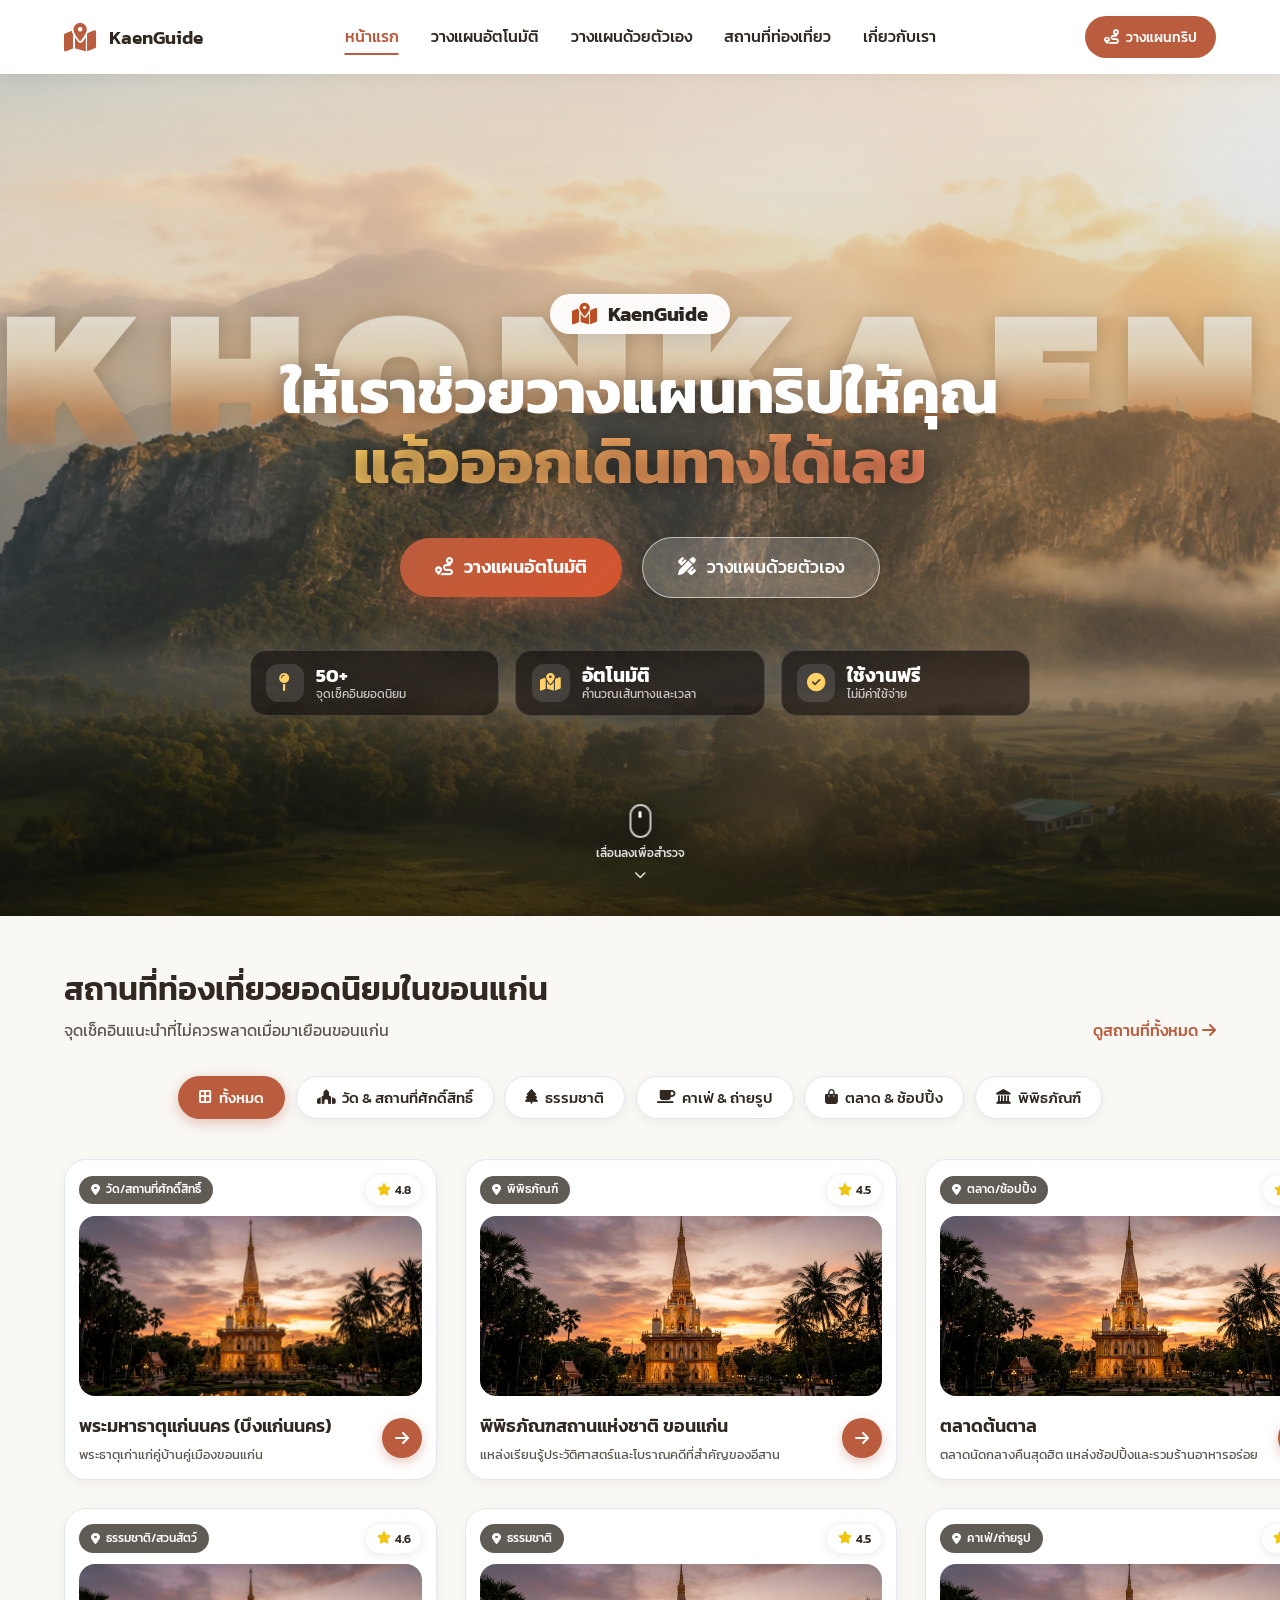
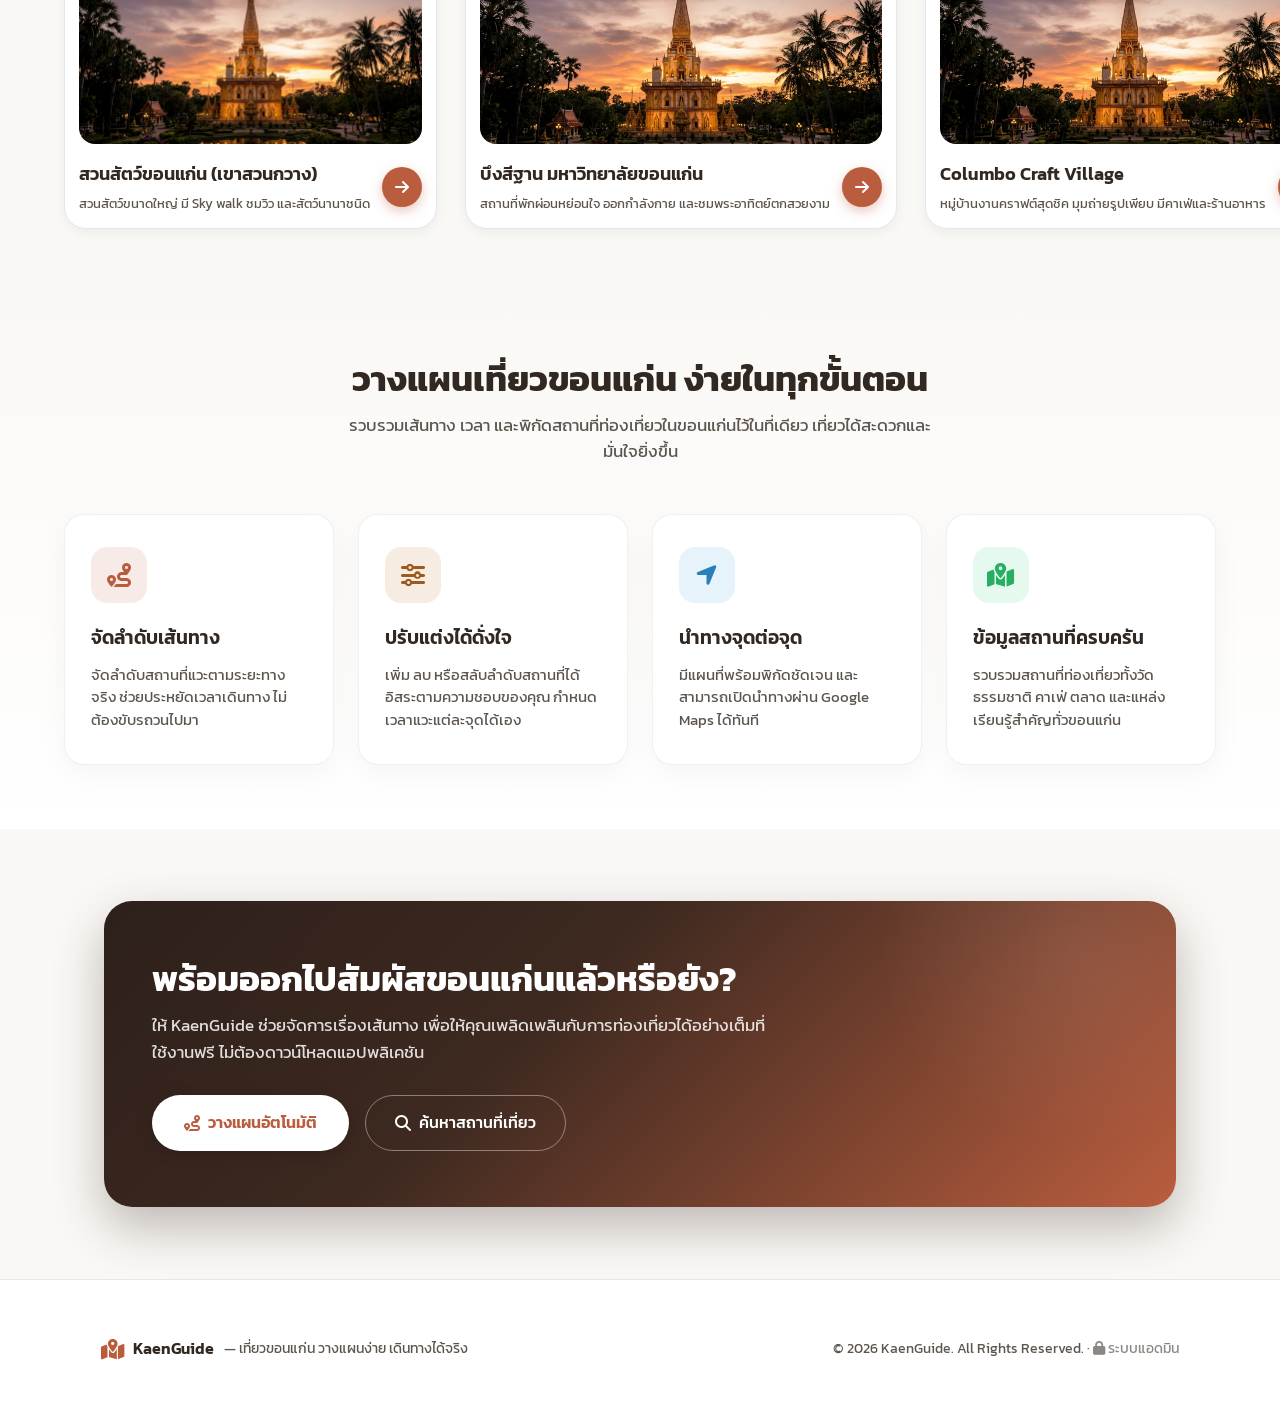
==== public/index.html @ 9a76212b "switch to neon database and update config" ====
<!DOCTYPE html>
<html lang="th">

<head>
    <meta charset="UTF-8">
    <meta name="viewport" content="width=device-width, initial-scale=1.0">
    <title>KaenGuide - ให้เราช่วยวางแผนทริปให้คุณ แล้วออกเดินทางได้เลย | เที่ยวขอนแก่น</title>
    <meta name="description" content="KaenGuide แพลตฟอร์มวางแผนท่องเที่ยวขอนแก่น วางแผนทริปอัตโนมัติ จัดเส้นทางอย่างลงตัว ค้นพบสถานที่ท่องเที่ยวเด็ดในขอนแก่น">
    <link href="https://fonts.googleapis.com/css2?family=Kanit:wght@300;400;500;600;700&display=swap" rel="stylesheet">
    <link rel="stylesheet" href="index/style.css?v=10">
    <link rel="stylesheet" href="mobile-nav.css?v=10">
    <!-- Font Awesome -->
    <link rel="stylesheet" href="https://cdnjs.cloudflare.com/ajax/libs/font-awesome/6.4.0/css/all.min.css">
</head>

<body class="home-page">
    <script src="data.js"></script>

    <!-- Top Reading Progress Indicator -->
    <div class="scroll-progress-bar" id="scrollProgressBar"></div>

    <!-- Navigation -->
    <nav class="navbar">
        <div class="logo">
            <i class="fa-solid fa-map-location-dot"></i>
            <div class="logo-text">
                <span class="brand">KaenGuide</span>
            </div>
        </div>
        <div class="nav-links">
            <a href="#" class="active">หน้าแรก</a>
            <a href="tripplaner/index.html">วางแผนอัตโนมัติ</a>
            <a href="customplan/index.html">วางแผนด้วยตัวเอง</a>
            <a href="places/index.html">สถานที่ท่องเที่ยว</a>
            <a href="about/index.html">เกี่ยวกับเรา</a>
        </div>
        <div class="nav-actions">
            <a href="tripplaner/index.html" class="login-btn"><i class="fa-solid fa-route"></i> วางแผนทริป</a>
        </div>
        <button class="mobile-menu-toggle" id="mobileMenuToggle" aria-label="เปิดเมนู">
            <span class="bar"></span>
            <span class="bar"></span>
            <span class="bar"></span>
        </button>
    </nav>

    <!-- Hero Section with 3D Mountain Parallax & KHONKAEN Behind Mountain -->
    <header class="hero" id="heroSection">
        <!-- Layer 1: Sky & Valley Base Background -->
        <div class="hero-bg-layer hero-bg-base" id="heroBgBase"></div>

        <!-- Layer 2: Big 3D Typography KHONKAEN Behind Mountain Ridge -->
        <div class="hero-behind-text" id="heroBehindText" aria-hidden="true">
            <span>KHONKAEN</span>
        </div>

        <!-- Layer 3: Foreground Mountain Cliff Ridge (Text sits behind this layer) -->
        <div class="hero-mountain-layer hero-mountain-fg" id="heroMountainFg"></div>

        <!-- Layer 4: Atmosphere Overlay -->
        <div class="hero-overlay"></div>

        <!-- Layer 5: Hero Content (Badge, Heading, Action Buttons) -->
        <div class="hero-content fade-up" id="heroContent">
            <div class="hero-brand-badge">
                <i class="fa-solid fa-map-location-dot"></i>
                <span class="brand-text">KaenGuide</span>
            </div>
            <h1><span class="hero-title-line">ให้เราช่วยวางแผนทริปให้คุณ</span><br><span class="hero-highlight">แล้วออกเดินทางได้เลย</span></h1>

            <!-- Hero Action Buttons -->
            <div class="hero-action-buttons">
                <a href="tripplaner/index.html" class="hero-btn-primary">
                    <i class="fa-solid fa-route"></i> วางแผนอัตโนมัติ
                </a>
                <a href="customplan/index.html" class="hero-btn-secondary">
                    <i class="fa-solid fa-pen-ruler"></i> วางแผนด้วยตัวเอง
                </a>
            </div>

            <!-- Floating Stats Bar -->
            <div class="hero-stats-strip">
                <div class="stat-pill">
                    <div class="stat-icon"><i class="fa-solid fa-map-pin"></i></div>
                    <div class="stat-info">
                        <span class="stat-number">50+</span>
                        <span class="stat-label">จุดเช็คอินยอดนิยม</span>
                    </div>
                </div>
                <div class="stat-pill">
                    <div class="stat-icon"><i class="fa-solid fa-map-location-dot"></i></div>
                    <div class="stat-info">
                        <span class="stat-number">อัตโนมัติ</span>
                        <span class="stat-label">คำนวณเส้นทางและเวลา</span>
                    </div>
                </div>
                <div class="stat-pill">
                    <div class="stat-icon"><i class="fa-solid fa-circle-check"></i></div>
                    <div class="stat-info">
                        <span class="stat-number">ใช้งานฟรี</span>
                        <span class="stat-label">ไม่มีค่าใช้จ่าย</span>
                    </div>
                </div>
            </div>
        </div>

        <!-- Interactive Scroll Down Cue -->
        <a href="#recommendationsSection" class="hero-scroll-cue" id="heroScrollCue" aria-label="เลื่อนลงเพื่อสำรวจ">
            <span class="scroll-cue-mouse">
                <span class="scroll-cue-wheel"></span>
            </span>
            <span class="scroll-cue-text">เลื่อนลงเพื่อสำรวจ</span>
            <i class="fa-solid fa-chevron-down scroll-cue-arrow"></i>
        </a>
    </header>

    <!-- Popular Destinations Showcase (Directly below Hero) -->
    <section class="recommendations" id="recommendationsSection">
        <div class="section-header-flex fade-up">
            <div>
                <h2 class="recommendations-title">สถานที่ท่องเที่ยวยอดนิยมในขอนแก่น</h2>
                <p class="recommendations-subtitle">จุดเช็คอินแนะนำที่ไม่ควรพลาดเมื่อมาเยือนขอนแก่น</p>
            </div>
            <a href="places/index.html" class="view-all">
                ดูสถานที่ทั้งหมด <i class="fa-solid fa-arrow-right"></i>
            </a>
        </div>

        <!-- Filter Pills -->
        <div class="category-filter-modern fade-up">
            <button class="cat-pill-btn active" data-cat="ทั้งหมด"><i class="fa-solid fa-border-all"></i> ทั้งหมด</button>
            <button class="cat-pill-btn" data-cat="วัด/สถานที่ศักดิ์สิทธิ์"><i class="fa-solid fa-place-of-worship"></i> วัด & สถานที่ศักดิ์สิทธิ์</button>
            <button class="cat-pill-btn" data-cat="ธรรมชาติ"><i class="fa-solid fa-tree"></i> ธรรมชาติ</button>
            <button class="cat-pill-btn" data-cat="คาเฟ่/ถ่ายรูป"><i class="fa-solid fa-mug-saucer"></i> คาเฟ่ & ถ่ายรูป</button>
            <button class="cat-pill-btn" data-cat="ตลาด/ช้อปปิ้ง"><i class="fa-solid fa-bag-shopping"></i> ตลาด & ช้อปปิ้ง</button>
            <button class="cat-pill-btn" data-cat="พิพิธภัณฑ์"><i class="fa-solid fa-landmark"></i> พิพิธภัณฑ์</button>
        </div>

        <!-- Dynamic Places Grid / Carousel -->
        <div class="places-dynamic-grid" id="popularPlacesGrid">
            <!-- Rendered by JavaScript -->
        </div>
    </section>

    <!-- Core Features Section -->
    <section class="section-features">
        <div class="section-header-center fade-up">
            <h2 class="section-title">วางแผนเที่ยวขอนแก่น ง่ายในทุกขั้นตอน</h2>
            <p class="section-desc">
                รวบรวมเส้นทาง เวลา และพิกัดสถานที่ท่องเที่ยวในขอนแก่นไว้ในที่เดียว เที่ยวได้สะดวกและมั่นใจยิ่งขึ้น
            </p>
        </div>

        <div class="features-grid-modern">
            <div class="feature-modern-card fade-up">
                <div class="feature-card-icon feature-icon-ai">
                    <i class="fa-solid fa-route"></i>
                </div>
                <h3 class="feature-card-title">จัดลำดับเส้นทาง</h3>
                <p class="feature-card-text">
                    จัดลำดับสถานที่แวะตามระยะทางจริง ช่วยประหยัดเวลาเดินทาง ไม่ต้องขับรถวนไปมา
                </p>
            </div>

            <div class="feature-modern-card fade-up" style="transition-delay: 0.1s;">
                <div class="feature-card-icon feature-icon-custom">
                    <i class="fa-solid fa-sliders"></i>
                </div>
                <h3 class="feature-card-title">ปรับแต่งได้ดั่งใจ</h3>
                <p class="feature-card-text">
                    เพิ่ม ลบ หรือสลับลำดับสถานที่ได้อิสระตามความชอบของคุณ กำหนดเวลาแวะแต่ละจุดได้เอง
                </p>
            </div>

            <div class="feature-modern-card fade-up" style="transition-delay: 0.2s;">
                <div class="feature-card-icon feature-icon-nav">
                    <i class="fa-solid fa-location-arrow"></i>
                </div>
                <h3 class="feature-card-title">นำทางจุดต่อจุด</h3>
                <p class="feature-card-text">
                    มีแผนที่พร้อมพิกัดชัดเจน และสามารถเปิดนำทางผ่าน Google Maps ได้ทันที
                </p>
            </div>

            <div class="feature-modern-card fade-up" style="transition-delay: 0.3s;">
                <div class="feature-card-icon feature-icon-spots">
                    <i class="fa-solid fa-map-location-dot"></i>
                </div>
                <h3 class="feature-card-title">ข้อมูลสถานที่ครบครัน</h3>
                <p class="feature-card-text">
                    รวบรวมสถานที่ท่องเที่ยวทั้งวัด ธรรมชาติ คาเฟ่ ตลาด และแหล่งเรียนรู้สำคัญทั่วขอนแก่น
                </p>
            </div>
        </div>
    </section>

    <!-- Call to Action Banner -->
    <section class="section-cta fade-up">
        <div class="cta-banner-modern">
            <div class="cta-content">
                <h2 class="cta-title">พร้อมออกไปสัมผัสขอนแก่นแล้วหรือยัง?</h2>
                <p class="cta-desc">
                    ให้ KaenGuide ช่วยจัดการเรื่องเส้นทาง เพื่อให้คุณเพลิดเพลินกับการท่องเที่ยวได้อย่างเต็มที่ ใช้งานฟรี ไม่ต้องดาวน์โหลดแอปพลิเคชัน
                </p>
                <div class="cta-actions">
                    <a href="tripplaner/index.html" class="btn-cta-primary">
                        <i class="fa-solid fa-route"></i> วางแผนอัตโนมัติ
                    </a>
                    <a href="places/index.html" class="btn-cta-outline">
                        <i class="fa-solid fa-magnifying-glass"></i> ค้นหาสถานที่เที่ยว
                    </a>
                </div>
            </div>
        </div>
    </section>

    <!-- Mobile Floating Action Button -->
    <a href="tripplaner/index.html" class="mobile-fab-planner" aria-label="เริ่มวางแผนทริป">
        <i class="fa-solid fa-route"></i> วางแผนทริป
    </a>

    <!-- Modern Footer -->
    <footer>
        <div style="max-width: 1200px; margin: 0 auto; padding: 1.5rem 5%; display: flex; justify-content: space-between; align-items: center; flex-wrap: wrap; gap: 1rem;">
            <div style="display: flex; align-items: center; gap: 0.6rem;">
                <i class="fa-solid fa-map-location-dot" style="color: var(--primary-color); font-size: 1.3rem;"></i>
                <span style="font-weight: 600; color: var(--text-main);">KaenGuide</span>
                <span style="color: var(--text-muted); font-size: 0.85rem;">— เที่ยวขอนแก่น วางแผนง่าย เดินทางได้จริง</span>
            </div>
            <div style="font-size: 0.88rem; color: var(--text-muted);">
                &copy; 2026 KaenGuide. All Rights Reserved. &middot; 
                <a href="admin/login.html" style="color: inherit; opacity: 0.7; text-decoration: none; transition: opacity 0.2s ease;">
                    <i class="fa-solid fa-lock"></i> ระบบแอดมิน
                </a>
            </div>
        </div>
    </footer>

    <!-- Floating Back-to-Top Button -->
    <button class="back-to-top-btn" id="backToTopBtn" aria-label="เลื่อนขึ้นบนสุด">
        <i class="fa-solid fa-arrow-up"></i>
    </button>

    <!-- Scripts -->
    <script src="index/script.js?v=4"></script>
    <script src="scroll-animate.js"></script>
    <script src="mobile-nav.js?v=4"></script>
</body>

</html>
---- public/index/style.css ----
:root {
    --primary-color: #BA5D3E; /* Terracotta */
    --primary-dark: #A04E33;
    --primary-light: #EBD8D0;
    --secondary-color: #D5A170; /* Sand */
    --bg-main: #FAF8F5; /* Lighter beige background */
    --bg-card: #FFFFFF; 
    --text-main: #302821; /* Dark brown/black */
    --text-muted: #5C554E;
    --border-color: #E2E8F0;
    --shadow-sm: 0 4px 12px rgba(0,0,0,0.05);
    --shadow-md: 0 8px 24px rgba(0,0,0,0.08);
    --shadow-hover: 0 12px 32px rgba(0,0,0,0.12);
    --radius-md: 12px;
    --radius-lg: 20px;
    --radius-xl: 30px;
    --transition: all 0.3s ease;
}

/* ===== Scroll Animations ===== */
.fade-up {
    opacity: 0;
    transform: translateY(36px);
    transition: opacity 0.65s ease, transform 0.65s ease;
}
.fade-left {
    opacity: 0;
    transform: translateX(-36px);
    transition: opacity 0.65s ease, transform 0.65s ease;
}
.fade-right {
    opacity: 0;
    transform: translateX(36px);
    transition: opacity 0.65s ease, transform 0.65s ease;
}
.scale-up {
    opacity: 0;
    transform: scale(0.92);
    transition: opacity 0.65s ease, transform 0.65s ease;
}
.fade-up.visible,
.fade-left.visible,
.fade-right.visible,
.scale-up.visible {
    opacity: 1;
    transform: none;
}

*  {
    margin: 0;
    padding: 0;
    box-sizing: border-box;
    font-family: 'Kanit', sans-serif;
}

h1, h2, h3, h4, h5, h6 {
    font-weight: 600;
}

body {
    background-color: var(--bg-main);
    color: var(--text-main);
    line-height: 1.6;
}

/* Navbar */
.navbar {
    display: flex;
    justify-content: space-between;
    align-items: center;
    padding: 1rem 5%;
    background: rgba(255, 255, 255, 0.95);
    backdrop-filter: blur(10px);
    position: fixed;
    width: 100%;
    top: 0;
    z-index: 1000;
    box-shadow: var(--shadow-sm);
}

.logo {
    display: flex;
    align-items: center;
    gap: 0.8rem;
    color: var(--primary-color);
    font-size: 1.8rem;
}

.logo-text {
    display: flex;
    flex-direction: column;
}

.logo-text .brand {
    font-size: 1.2rem;
    font-weight: 600;
    line-height: 1.2;
    color: var(--text-main);
}

.logo-text .tagline {
    font-size: 0.7rem;
    color: var(--text-muted);
    font-weight: 400;
}

.nav-links {
    display: flex;
    gap: 2rem;
    position: absolute;
    left: 50%;
    transform: translateX(-50%);
}

.nav-links a {
    color: var(--text-main);
    text-decoration: none;
    font-weight: 500;
    font-size: 1rem;
    transition: var(--transition);
    position: relative;
}

.nav-links a:hover, .nav-links a.active {
    color: var(--primary-color);
}

.nav-links a.active::after {
    content: '';
    position: absolute;
    bottom: -5px;
    left: 0;
    width: 100%;
    height: 2px;
    background-color: var(--primary-color);
}

.nav-actions {
    display: flex;
    align-items: center;
    gap: 1rem;
}

.search-btn {
    background: none;
    border: none;
    font-size: 1.2rem;
    cursor: pointer;
    color: var(--text-main);
}

.login-btn {
    background-color: var(--primary-color);
    color: white;
    padding: 0.6rem 1.2rem;
    border-radius: 50px;
    font-size: 0.9rem;
    font-weight: 500;
    text-decoration: none;
    display: flex;
    align-items: center;
    gap: 0.5rem;
    transition: var(--transition);
}

.login-btn:hover {
    background-color: var(--primary-dark);
}

/* Base Button Styles */
.btn {
    display: inline-flex;
    align-items: center;
    justify-content: center;
    gap: 0.5rem;
    padding: 0.8rem 1.5rem;
    border-radius: 50px;
    font-size: 1rem;
    font-weight: 500;
    text-decoration: none;
    cursor: pointer;
    border: none;
    transition: var(--transition);
    font-family: 'Kanit', sans-serif;
}

.btn-primary {
    background-color: var(--primary-color);
    color: white;
}

.btn-primary:hover {
    background-color: var(--primary-dark);
    transform: scale(1.02);
    box-shadow: var(--shadow-sm);
}

.btn-outline {
    background-color: transparent;
    color: var(--primary-color);
    border: 1px solid var(--primary-color);
}

.btn-outline:hover {
    background-color: var(--primary-light);
    transform: scale(1.02);
}

/* ===== Mobile Navigation Styles ===== */
.mobile-menu-toggle {
    display: none;
    flex-direction: column;
    justify-content: center;
    align-items: center;
    gap: 5px;
    width: 44px;
    height: 44px;
    background: #FAF8F5;
    border: 1.5px solid var(--border-color);
    border-radius: 12px;
    cursor: pointer;
    padding: 0;
    z-index: 1002;
    transition: all 0.25s ease;
}

.mobile-menu-toggle:hover,
.mobile-menu-toggle:focus {
    background: var(--primary-light);
    border-color: var(--primary-color);
    outline: none;
}

.mobile-menu-toggle .bar {
    width: 20px;
    height: 2.2px;
    background-color: var(--text-main);
    border-radius: 2px;
    transition: all 0.3s cubic-bezier(0.4, 0, 0.2, 1);
}

.mobile-menu-toggle.active .bar:nth-child(1) {
    transform: translateY(7.2px) rotate(45deg);
    background-color: var(--primary-color);
}
.mobile-menu-toggle.active .bar:nth-child(2) {
    opacity: 0;
    transform: scale(0.5);
}
.mobile-menu-toggle.active .bar:nth-child(3) {
    transform: translateY(-7.2px) rotate(-45deg);
    background-color: var(--primary-color);
}

.mobile-nav-backdrop {
    display: none;
    position: fixed;
    top: 0;
    left: 0;
    width: 100vw;
    height: 100vh;
    background: rgba(15, 23, 42, 0.5);
    backdrop-filter: blur(4px);
    -webkit-backdrop-filter: blur(4px);
    z-index: 1998;
    opacity: 0;
    transition: opacity 0.3s ease;
}

.mobile-nav-backdrop.show {
    display: block;
    opacity: 1;
}

.mobile-nav-drawer {
    position: fixed;
    top: 0;
    right: 0;
    width: 300px;
    max-width: 86vw;
    height: 100vh;
    height: 100dvh;
    background: #FFFFFF;
    z-index: 1999;
    box-shadow: -8px 0 30px rgba(0, 0, 0, 0.15);
    display: flex;
    flex-direction: column;
    transform: translateX(100%);
    transition: transform 0.35s cubic-bezier(0.16, 1, 0.3, 1);
    visibility: hidden;
}

.mobile-nav-drawer.show {
    transform: translateX(0);
    visibility: visible;
}

.mobile-nav-header {
    display: flex;
    align-items: center;
    justify-content: space-between;
    padding: 1.25rem 1.25rem;
    border-bottom: 1px solid var(--border-color);
}

.mobile-nav-header .logo {
    display: flex;
    align-items: center;
    gap: 0.6rem;
    font-size: 1.3rem;
    color: var(--primary-color);
}

.mobile-nav-header .logo-text .brand {
    font-size: 1.05rem;
    font-weight: 600;
    color: var(--text-main);
    line-height: 1.2;
}

.mobile-nav-close {
    width: 38px;
    height: 38px;
    background: #FAF8F5;
    border: 1px solid var(--border-color);
    border-radius: 50%;
    color: var(--text-muted);
    font-size: 1.2rem;
    cursor: pointer;
    display: flex;
    align-items: center;
    justify-content: center;
    transition: all 0.2s ease;
}

.mobile-nav-close:hover {
    background: var(--primary-light);
    color: var(--primary-color);
}

.mobile-nav-links {
    flex: 1;
    padding: 1.2rem 0.85rem;
    display: flex;
    flex-direction: column;
    gap: 0.5rem;
    overflow-y: auto;
}

.mobile-nav-link {
    display: flex;
    align-items: center;
    gap: 1rem;
    padding: 0.85rem 1.1rem;
    color: var(--text-main);
    text-decoration: none;
    font-size: 1.05rem;
    font-weight: 500;
    border-radius: 12px;
    transition: all 0.2s ease;
}

.mobile-nav-link i {
    font-size: 1.25rem;
    color: var(--text-muted);
    width: 26px;
    text-align: center;
    transition: all 0.2s ease;
}

.mobile-nav-link:hover {
    background: #FAF8F5;
    color: var(--primary-color);
    transform: translateX(4px);
}

.mobile-nav-link:hover i {
    color: var(--primary-color);
}

.mobile-nav-link.active {
    background: var(--primary-light);
    color: var(--primary-color);
    font-weight: 600;
}

.mobile-nav-link.active i {
    color: var(--primary-color);
}

.mobile-nav-footer {
    padding: 1.25rem;
    border-top: 1px solid var(--border-color);
    background: #FAF8F5;
}

.mobile-login-btn {
    display: flex;
    align-items: center;
    justify-content: center;
    gap: 0.6rem;
    padding: 0.85rem 1.2rem;
    font-size: 1rem;
    font-weight: 500;
    border-radius: 50px;
    text-decoration: none;
    cursor: pointer;
    background: var(--primary-color);
    color: #FFFFFF;
    border: none;
    width: 100%;
    transition: all 0.25s ease;
}

.mobile-login-btn:hover {
    background: var(--primary-dark);
}

/* Reading Progress Bar */
.scroll-progress-bar {
    position: fixed;
    top: 0;
    left: 0;
    height: 4px;
    width: 0%;
    background: linear-gradient(90deg, #BC4E24 0%, #F4A261 50%, #FFD166 100%);
    z-index: 99999;
    box-shadow: 0 0 12px rgba(188, 78, 36, 0.85);
    transition: width 0.08s ease-out;
    pointer-events: none;
}

/* Floating Back to Top Button */
.back-to-top-btn {
    position: fixed;
    bottom: 2.5rem;
    right: 2.2rem;
    width: 48px;
    height: 48px;
    border-radius: 50%;
    background: #BC4E24;
    color: #FFFFFF;
    border: none;
    cursor: pointer;
    display: flex;
    align-items: center;
    justify-content: center;
    font-size: 1.15rem;
    box-shadow: 0 8px 24px rgba(188, 78, 36, 0.45);
    opacity: 0;
    visibility: hidden;
    transform: translateY(15px) scale(0.9);
    transition: all 0.35s cubic-bezier(0.16, 1, 0.3, 1);
    z-index: 1001;
}

.back-to-top-btn.visible {
    opacity: 1;
    visibility: visible;
    transform: translateY(0) scale(1);
}

.back-to-top-btn:hover {
    background: var(--primary-dark);
    transform: translateY(-3px) scale(1.08);
    box-shadow: 0 12px 28px rgba(188, 78, 36, 0.6);
}

/* Hero Section Base */
.hero {
    min-height: 94vh;
    position: relative;
    display: flex;
    align-items: center;
    justify-content: center;
    padding: 0 5%;
    margin-top: 70px;
    overflow: hidden;
    background-color: #1a1614;
}

/* Parallax Layer 1: Background Sky & Valley Base */
.hero-bg-layer {
    position: absolute;
    top: -5%;
    left: -5%;
    width: 110%;
    height: 110%;
    background-image: url('img/bg.png');
    background-size: cover;
    background-position: center center;
    background-repeat: no-repeat;
    z-index: 1;
    will-change: transform;
    pointer-events: none;
}

/* Parallax Layer 2: Big 3D Typography "KHONKAEN" Behind Mountain */
.hero-behind-text {
    position: absolute;
    top: 36%;
    left: 50%;
    transform: translate(-50%, -50%);
    font-family: 'Kanit', sans-serif;
    font-size: clamp(3.8rem, 15.5vw, 13rem);
    font-weight: 900;
    line-height: 0.88;
    letter-spacing: clamp(0.08em, 1.8vw, 0.26em);
    text-align: center;
    width: 100%;
    z-index: 2;
    pointer-events: none;
    user-select: none;
    white-space: nowrap;
    will-change: transform, opacity;

    /* Sunlit golden glow gradient */
    background: linear-gradient(
        180deg,
        rgba(255, 255, 255, 0.98) 0%,
        rgba(255, 240, 210, 0.92) 38%,
        rgba(244, 162, 97, 0.6) 72%,
        rgba(188, 78, 36, 0.1) 100%
    );
    -webkit-background-clip: text;
    -webkit-text-fill-color: transparent;
    filter: drop-shadow(0 6px 30px rgba(255, 185, 90, 0.4))
            drop-shadow(0 2px 10px rgba(0, 0, 0, 0.25));
}

/* Parallax Layer 3: Foreground Mountain Cliff (Text is hidden behind this!) */
.hero-mountain-layer {
    position: absolute;
    top: -5%;
    left: -5%;
    width: 110%;
    height: 110%;
    background-image: url('img/mountain-front.png');
    background-size: cover;
    background-position: center center;
    background-repeat: no-repeat;
    z-index: 3;
    will-change: transform;
    pointer-events: none;
}

/* Parallax Layer 4: Atmosphere Overlay */
.hero-overlay {
    position: absolute;
    top: 0;
    left: 0;
    width: 100%;
    height: 100%;
    background: linear-gradient(
        to bottom,
        rgba(0, 0, 0, 0.08) 0%,
        rgba(0, 0, 0, 0.12) 35%,
        rgba(0, 0, 0, 0.35) 75%,
        rgba(0, 0, 0, 0.65) 100%
    );
    z-index: 4;
    pointer-events: none;
}

/* Parallax Layer 5: Hero Content (Badge, Heading, Action Buttons) */
.hero-content {
    position: relative;
    z-index: 5;
    text-align: center;
    width: 100%;
    max-width: 820px;
    padding-top: 1.5rem;
    display: flex;
    flex-direction: column;
    align-items: center;
    will-change: transform, opacity;
}

/* Interactive Scroll Down Cue */
.hero-scroll-cue {
    position: absolute;
    bottom: 2.2rem;
    left: 50%;
    transform: translateX(-50%);
    z-index: 6;
    display: flex;
    flex-direction: column;
    align-items: center;
    gap: 0.35rem;
    color: rgba(255, 255, 255, 0.85);
    text-decoration: none;
    font-size: 0.78rem;
    font-weight: 500;
    cursor: pointer;
    transition: all 0.3s ease;
    user-select: none;
}

.hero-scroll-cue:hover {
    color: #FFFFFF;
    transform: translateX(-50%) translateY(3px);
}

.scroll-cue-mouse {
    width: 22px;
    height: 34px;
    border: 2px solid rgba(255, 255, 255, 0.75);
    border-radius: 12px;
    display: flex;
    justify-content: center;
    padding-top: 5px;
    background: rgba(0, 0, 0, 0.15);
    backdrop-filter: blur(6px);
    -webkit-backdrop-filter: blur(6px);
    box-shadow: 0 4px 12px rgba(0, 0, 0, 0.2);
}

.scroll-cue-wheel {
    width: 3px;
    height: 7px;
    background: #FFFFFF;
    border-radius: 2px;
    animation: scrollWheelBounce 1.8s infinite cubic-bezier(0.65, 0, 0.35, 1);
}

@keyframes scrollWheelBounce {
    0% { transform: translateY(0); opacity: 1; }
    50% { transform: translateY(8px); opacity: 0.25; }
    100% { transform: translateY(0); opacity: 1; }
}

.scroll-cue-arrow {
    font-size: 0.75rem;
    animation: arrowBounce 1.8s infinite ease-in-out;
}

@keyframes arrowBounce {
    0%, 100% { transform: translateY(0); }
    50% { transform: translateY(4px); }
}

/* Hero Brand Badge */
.hero-brand-badge {
    display: inline-flex;
    align-items: center;
    justify-content: center;
    gap: 0.65rem;
    color: #BC4E24;
    background: rgba(255, 255, 255, 0.95);
    backdrop-filter: blur(14px);
    -webkit-backdrop-filter: blur(14px);
    padding: 0.48rem 1.35rem;
    border-radius: 50px;
    box-shadow: 0 4px 20px rgba(0, 0, 0, 0.12);
    border: 1.5px solid rgba(255, 255, 255, 0.9);
    margin-bottom: 1.4rem;
    cursor: default;
    user-select: none;
    transition: transform 0.25s ease;
}

.hero-brand-badge:hover {
    transform: translateY(-2px);
}

.hero-brand-badge i {
    font-size: 1.4rem;
    color: #BC4E24;
}

.hero-brand-badge .brand-text {
    color: #2C241E;
    font-size: 1.25rem;
    font-weight: 700;
    line-height: 1.15;
    letter-spacing: -0.2px;
}

.hero h1 {
    font-size: 3.8rem;
    line-height: 1.15;
    color: #ffffff;
    margin-bottom: 2.5rem;
    font-weight: 700;
    text-shadow: 0 2px 20px rgba(0,0,0,0.4);
}

/* Hero Search Bar (pill inside hero) */
.hero-search-bar {
    display: flex;
    align-items: center;
    background: white;
    border-radius: 60px;
    padding: 0.5rem 0.5rem 0.5rem 0rem;
    box-shadow: 0 8px 32px rgba(0,0,0,0.25);
    width: 100%;
    max-width: 750px;
    gap: 0;
}

.hero-search-field {
    flex: 1;
    display: flex;
    flex-direction: column;
    padding: 0.6rem 1.2rem;
    min-width: 0;
}

.hero-field-label {
    font-size: 0.7rem;
    font-weight: 700;
    color: var(--text-main);
    text-transform: uppercase;
    letter-spacing: 0.05em;
    margin-bottom: 0.2rem;
}

.hero-field-input {
    border: none;
    outline: none;
    font-size: 0.9rem;
    color: var(--text-muted);
    background: transparent;
    font-family: 'Kanit', sans-serif;
    appearance: none;
    width: 100%;
}

.hero-field-input::placeholder {
    color: #A0AEC0;
}

.hero-divider {
    width: 1px;
    height: 36px;
    background-color: var(--border-color);
    flex-shrink: 0;
}

.hero-tour-type {
    flex: 1.2;
}

.hero-search-btn {
    background-color: var(--primary-color);
    color: white;
    border: none;
    padding: 0.9rem 1.8rem;
    border-radius: 50px;
    font-size: 1rem;
    font-weight: 600;
    cursor: pointer;
    text-decoration: none;
    transition: var(--transition);
    white-space: nowrap;
    flex-shrink: 0;
    font-family: 'Kanit', sans-serif;
}

.hero-search-btn:hover {
    background-color: var(--primary-dark);
    transform: scale(1.03);
}

/* Feature Strip */
.feature-strip {
    display: grid;
    grid-template-columns: repeat(4, 1fr);
    background-color: #1a1a2e;
}

.feature-card {
    position: relative;
    display: flex;
    flex-direction: column;
    align-items: flex-start;
    justify-content: flex-end;
    padding: 2rem 1.8rem;
    border-right: 1px solid rgba(255,255,255,0.08);
    cursor: pointer;
    transition: background 0.3s ease;
    gap: 0.5rem;
    min-height: 130px;
}

.feature-card:last-child {
    border-right: none;
}

.feature-card:hover {
    background-color: rgba(255,255,255,0.05);
}

.feature-icon {
    width: 48px;
    height: 48px;
    border-radius: 50%;
    background: rgba(186,93,62,0.2);
    border: 1px solid rgba(186,93,62,0.4);
    display: flex;
    align-items: center;
    justify-content: center;
    color: var(--primary-color);
    font-size: 1.2rem;
    margin-bottom: 0.3rem;
}

.feature-arrow {
    position: absolute;
    top: 1.2rem;
    right: 1.2rem;
    color: rgba(255,255,255,0.35);
    font-size: 0.85rem;
    transition: var(--transition);
}

.feature-card:hover .feature-arrow {
    color: rgba(255,255,255,0.7);
    transform: translate(2px, -2px);
}

.feature-label {
    color: rgba(255,255,255,0.85);
    font-size: 0.95rem;
    font-weight: 500;
    font-family: 'Kanit', sans-serif;
}


/* Search Bar Container - kept for possible use elsewhere */
.search-bar-container {
    display: none;
}


.search-bar {
    background: white;
    border-radius: 50px;
    display: flex;
    align-items: center;
    padding: 0.5rem;
    box-shadow: var(--shadow-md);
    max-width: 1000px;
}

.search-field {
    flex: 1;
    display: flex;
    align-items: center;
    padding: 0.5rem 1.5rem;
    gap: 1rem;
}

.search-field i {
    font-size: 1.2rem;
    color: var(--text-muted);
}

.field-content {
    display: flex;
    flex-direction: column;
    flex: 1;
}

.field-content label {
    font-size: 0.8rem;
    font-weight: 600;
    color: var(--text-main);
    margin-bottom: 0.2rem;
}

.field-content input, .field-content select {
    border: none;
    outline: none;
    font-size: 0.95rem;
    color: var(--text-muted);
    width: 100%;
    background: transparent;
    font-family: 'Kanit', sans-serif;
    appearance: none;
}

.field-content input::placeholder {
    color: #A0AEC0;
}

.divider {
    width: 1px;
    height: 40px;
    background-color: var(--border-color);
}

.search-submit-btn {
    background-color: var(--primary-color);
    color: white;
    border: none;
    padding: 1rem 1.5rem;
    border-radius: 50px;
    font-size: 1rem;
    font-weight: 500;
    cursor: pointer;
    text-decoration: none;
    transition: var(--transition);
    white-space: nowrap;
}

.search-submit-btn:hover {
    background-color: var(--primary-dark);
}

/* Categories Section */
.categories {
    display: flex;
    justify-content: center;
    gap: 2rem;
    padding: 3rem 5%;
    margin-top: 2rem;
}

.category-item {
    display: flex;
    flex-direction: column;
    align-items: center;
    gap: 0.8rem;
    cursor: pointer;
    transition: var(--transition);
}

.category-item:hover, .category-item.active {
    transform: translateY(-5px);
}

.cat-icon {
    width: 70px;
    height: 70px;
    border-radius: 50%;
    display: flex;
    align-items: center;
    justify-content: center;
    font-size: 1.5rem;
    box-shadow: var(--shadow-sm);
    transition: var(--transition);
}

.category-item:hover .cat-icon {
    box-shadow: var(--shadow-md);
}

.category-item span {
    font-weight: 500;
    color: var(--text-main);
}

.category-item.active span {
    color: var(--primary-color);
}

/* Recommendations & General Sections */
.recommendations {
    padding: 3rem 5%;
}

.section-header-flex {
    display: flex;
    justify-content: space-between;
    align-items: flex-end;
    margin-bottom: 2rem;
}

.section-header-flex h2 {
    font-size: 2rem;
    color: var(--text-main);
    margin-bottom: 0.2rem;
}

.section-header-flex p {
    color: var(--text-muted);
}

.view-all {
    color: var(--primary-color);
    text-decoration: none;
    font-weight: 500;
    font-size: 1rem;
    transition: var(--transition);
}

.view-all:hover {
    color: var(--primary-dark);
}

/* Trips Layout */
.trips-layout {
    display: flex;
    gap: 2rem;
}

.trips-grid {
    flex: 3;
    display: grid;
    grid-template-columns: repeat(3, 1fr);
    gap: 1.5rem;
}

.trip-card {
    background: var(--bg-card);
    border-radius: var(--radius-lg);
    overflow: hidden;
    box-shadow: var(--shadow-sm);
    transition: var(--transition);
    border: 1px solid var(--border-color);
    display: flex;
    flex-direction: column;
}

.trip-card:hover {
    transform: translateY(-5px);
    box-shadow: var(--shadow-hover);
}

.trip-img-container {
    position: relative;
    height: 200px;
    overflow: hidden;
}

.trip-img {
    width: 100%;
    height: 100%;
    object-fit: cover;
    transition: transform 0.5s ease;
}

.trip-card:hover .trip-img {
    transform: scale(1.05);
}

.trip-badge {
    position: absolute;
    top: 15px;
    left: 15px;
    background: rgba(255, 255, 255, 0.9);
    padding: 0.4rem 0.8rem;
    border-radius: 20px;
    font-size: 0.8rem;
    font-weight: 600;
    color: var(--text-main);
    backdrop-filter: blur(4px);
    display: flex;
    align-items: center;
    gap: 0.4rem;
}

.favorite-btn {
    position: absolute;
    top: 15px;
    right: 15px;
    background: transparent;
    border: none;
    color: white;
    font-size: 1.5rem;
    cursor: pointer;
    transition: var(--transition);
    filter: drop-shadow(0 2px 4px rgba(0,0,0,0.5));
}

.favorite-btn:hover {
    transform: scale(1.1);
    color: #ff4d4f;
}

.trip-content {
    padding: 1.5rem 1.5rem 0.5rem 1.5rem;
    flex-grow: 1;
}

.trip-title {
    font-size: 1.2rem;
    margin-bottom: 0.3rem;
    color: var(--text-main);
}

.trip-desc {
    font-size: 0.9rem;
    color: var(--text-muted);
}

.trip-footer {
    padding: 1rem 1.5rem 1.5rem 1.5rem;
    border-top: 1px solid #f0f0f0;
    display: flex;
    flex-direction: column;
    gap: 0.8rem;
}

.trip-meta {
    display: flex;
    justify-content: space-between;
    font-size: 0.85rem;
    color: var(--text-muted);
}

.trip-meta span {
    display: flex;
    align-items: center;
    gap: 0.4rem;
}

.trip-price {
    font-weight: 600;
    color: var(--text-main);
    font-size: 1.1rem;
    align-self: flex-end;
}

/* Promo Banner */
.promo-banner {
    flex: 1;
    background-color: #F8EFE4; /* Warm beige */
    border-radius: var(--radius-lg);
    padding: 2rem;
    display: flex;
    flex-direction: column;
    position: relative;
    overflow: hidden;
    min-width: 250px;
}

.promo-content {
    z-index: 2;
}

.promo-banner h3 {
    font-size: 1.5rem;
    line-height: 1.3;
    color: var(--primary-dark);
    margin-bottom: 1.5rem;
}

.promo-features {
    list-style: none;
    margin-bottom: 2rem;
}

.promo-features li {
    display: flex;
    align-items: center;
    gap: 0.5rem;
    margin-bottom: 0.8rem;
    font-size: 0.9rem;
    color: var(--text-main);
    font-weight: 500;
}

.promo-features i {
    color: #4CAF50;
    font-size: 1.1rem;
}

.promo-btn {
    background-color: var(--primary-color);
    color: white;
    text-decoration: none;
    padding: 0.8rem 1rem;
    border-radius: 50px;
    font-size: 0.9rem;
    font-weight: 500;
    display: inline-block;
    text-align: center;
    transition: var(--transition);
}

.promo-btn:hover {
    background-color: var(--primary-dark);
}

.promo-img {
    position: absolute;
    bottom: -10px;
    right: -10px;
    z-index: 1;
    opacity: 0.9;
}

/* Popular Places Layout: 1 large card left + 3 small cards right */
.popular-places-layout {
    display: grid;
    grid-template-columns: 1fr 2fr;
    gap: 1.5rem;
}

.pop-place-main {
    background: var(--bg-card);
    border-radius: var(--radius-lg);
    overflow: hidden;
    box-shadow: var(--shadow-sm);
    transition: var(--transition);
    border: 1px solid var(--border-color);
    display: flex;
    flex-direction: column;
}

.pop-place-main:hover {
    transform: translateY(-4px);
    box-shadow: var(--shadow-hover);
}

.pop-place-main-img {
    width: 100%;
    height: 220px;
    object-fit: cover;
}

.pop-place-main-content {
    padding: 1.3rem;
    flex-grow: 1;
}

.pop-place-small-grid {
    display: grid;
    grid-template-columns: repeat(3, 1fr);
    gap: 1.5rem;
}

.pop-place-small {
    background: var(--bg-card);
    border-radius: var(--radius-lg);
    overflow: hidden;
    box-shadow: var(--shadow-sm);
    transition: var(--transition);
    border: 1px solid var(--border-color);
    display: flex;
    flex-direction: column;
    position: relative;
}

.pop-place-small:hover {
    transform: translateY(-4px);
    box-shadow: var(--shadow-hover);
}

.pop-place-small-img {
    width: 100%;
    height: 160px;
    object-fit: cover;
}

.pop-place-small-content {
    padding: 1rem;
    flex-grow: 1;
}

.pop-place-location {
    position: absolute;
    bottom: auto;
    top: auto;
    left: 0;
    background: rgba(0,0,0,0.55);
    color: white;
    padding: 0.25rem 0.6rem;
    border-radius: 20px;
    font-size: 0.75rem;
    display: flex;
    align-items: center;
    gap: 0.3rem;
    backdrop-filter: blur(4px);
}

.pop-place-small-img-wrap {
    position: relative;
    overflow: hidden;
}

.pop-place-tag {
    position: absolute;
    bottom: 10px;
    left: 10px;
    background: rgba(0,0,0,0.55);
    color: white;
    padding: 0.25rem 0.7rem;
    border-radius: 20px;
    font-size: 0.75rem;
    display: flex;
    align-items: center;
    gap: 0.3rem;
    backdrop-filter: blur(4px);
}

.pop-place-fav {
    position: absolute;
    top: 10px;
    right: 10px;
    background: transparent;
    border: none;
    color: white;
    font-size: 1.2rem;
    cursor: pointer;
    filter: drop-shadow(0 2px 4px rgba(0,0,0,0.5));
    transition: var(--transition);
}

.pop-place-fav:hover {
    color: #ff4d4f;
    transform: scale(1.1);
}

.pop-place-title {
    font-size: 1rem;
    font-weight: 600;
    color: var(--text-main);
    margin-bottom: 0.3rem;
    line-height: 1.3;
}

.pop-place-desc {
    font-size: 0.8rem;
    color: var(--text-muted);
    line-height: 1.4;
}

.pop-place-rating {
    display: flex;
    align-items: center;
    gap: 0.4rem;
    margin-bottom: 0.4rem;
    font-size: 0.85rem;
}

.pop-place-rating .stars {
    color: #F59E0B;
    font-weight: 700;
}

.pop-place-rating .count {
    color: var(--text-muted);
    font-size: 0.8rem;
}

/* Card overrides for Places */
.place-card {
    background: var(--bg-card);
    border-radius: var(--radius-lg);
    overflow: hidden;
    box-shadow: var(--shadow-sm);
    transition: var(--transition);
    border: 1px solid var(--border-color);
    position: relative;
}

.place-card:hover {
    transform: translateY(-5px);
    box-shadow: var(--shadow-hover);
}

.place-img {
    width: 100%;
    height: 180px;
    object-fit: cover;
}

.place-content {
    padding: 1.2rem;
}

.place-meta {
    position: absolute;
    bottom: 10px;
    left: 10px;
    background: rgba(0,0,0,0.6);
    color: white;
    padding: 0.3rem 0.6rem;
    border-radius: 20px;
    font-size: 0.8rem;
    display: flex;
    align-items: center;
    gap: 0.4rem;
    backdrop-filter: blur(4px);
}

footer {
    text-align: center;
    padding: 2rem;
    background: white;
    border-top: 1px solid var(--border-color);
    color: var(--text-muted);
}

/* Modals (Auth) */
.modal {
    display: none;
    position: fixed;
    z-index: 2000;
    left: 0;
    top: 0;
    width: 100%;
    height: 100%;
    background-color: rgba(0,0,0,0.5);
    backdrop-filter: blur(5px);
    align-items: center;
    justify-content: center;
}

.modal.show {
    display: flex;
}

.modal-content {
    background-color: var(--bg-card);
    padding: 2.5rem;
    border-radius: var(--radius-lg);
    width: 90%;
    max-width: 450px;
    position: relative;
    box-shadow: var(--shadow-md);
    animation: modalFadeIn 0.3s ease;
}

@keyframes modalFadeIn {
    from { opacity: 0; transform: translateY(-20px); }
    to { opacity: 1; transform: translateY(0); }
}

.close {
    position: absolute;
    right: 1.5rem;
    top: 1.5rem;
    color: var(--text-muted);
    font-size: 24px;
    font-weight: bold;
    cursor: pointer;
    background: var(--bg-main);
    width: 36px; height: 36px;
    display: flex; align-items: center; justify-content: center;
    border-radius: 50%;
    transition: var(--transition);
}

.close:hover {
    color: var(--primary-color);
    background: var(--primary-light);
}

.auth-tabs {
    display: flex;
    margin-bottom: 2rem;
    border-bottom: 2px solid var(--border-color);
}

.auth-tab {
    flex: 1;
    background: none;
    border: none;
    padding: 1rem;
    font-size: 1.1rem;
    font-weight: 600;
    color: var(--text-muted);
    cursor: pointer;
    transition: var(--transition);
    position: relative;
}

.auth-tab.active {
    color: var(--primary-color);
}

.auth-tab.active::after {
    content: '';
    position: absolute;
    bottom: -2px;
    left: 0;
    width: 100%;
    height: 2px;
    background-color: var(--primary-color);
}

.auth-form {
    display: none;
}

.auth-form.active {
    display: block;
}

.form-group {
    margin-bottom: 1.2rem;
}

.form-group label {
    display: block;
    margin-bottom: 0.5rem;
    color: var(--text-main);
    font-weight: 500;
    font-size: 0.95rem;
}

.form-group input {
    width: 100%;
    padding: 0.8rem 1rem;
    background: var(--bg-main);
    border: 1px solid var(--border-color);
    color: var(--text-main);
    border-radius: var(--radius-md);
    font-family: 'Kanit', sans-serif;
    transition: var(--transition);
    font-size: 1rem;
}

.form-group input:focus {
    outline: none;
    border-color: var(--primary-color);
    box-shadow: 0 0 0 3px var(--primary-light);
    background: white;
}

.auth-error {
    color: #e74c3c;
    font-size: 0.9rem;
    margin-bottom: 1rem;
    display: none;
}

.auth-success {
    color: #2ecc71;
    font-size: 0.9rem;
    margin-bottom: 1rem;
    display: none;
}

.w-100 {
    width: 100%;
}

@media (max-width: 1024px) {
    .trips-layout {
        flex-direction: column;
    }
    .trips-grid {
        grid-template-columns: repeat(2, 1fr);
    }
    .promo-banner {
        flex-direction: row;
        align-items: center;
        justify-content: space-between;
    }
    .promo-img {
        position: static;
        margin-top: 0;
    }
    .popular-places-layout {
        grid-template-columns: 1fr;
    }
    .pop-place-small-grid {
        grid-template-columns: repeat(3, 1fr);
    }
    .feature-strip {
        grid-template-columns: repeat(2, 1fr);
    }
    .feature-card:nth-child(2) {
        border-right: none;
    }
}

@media (max-width: 820px) {
    .mobile-menu-toggle {
        display: flex !important;
    }
    .navbar {
        padding: 0.85rem 4%;
    }
    .nav-links, .nav-actions {
        display: none !important;
    }
    .hero {
        min-height: 85vh;
        padding: 0 4%;
    }
    .hero h1 {
        font-size: clamp(2rem, 7vw, 2.8rem);
        line-height: 1.25;
    }
    .hero-search-btn {
        padding: 0.9rem 2.2rem;
        font-size: 1.1rem;
    }
    .modal-content.auth-modal {
        width: 92%;
        padding: 1.8rem 1.4rem;
    }
    .form-group input {
        font-size: 16px; /* Prevents iOS auto-zoom */
    }
    .hero-search-bar {
        flex-direction: column;
        border-radius: var(--radius-lg);
        padding: 1rem;
        gap: 0.5rem;
    }
    .hero-divider {
        width: 100%;
        height: 1px;
    }
    .hero-search-field {
        width: 100%;
    }
    .hero-search-btn {
        width: 100%;
        text-align: center;
        border-radius: var(--radius-md);
    }
    .categories {
        flex-wrap: wrap;
    }
    .trips-grid {
        grid-template-columns: 1fr;
    }
    .promo-banner {
        flex-direction: column;
    }
    .pop-place-small-grid {
        grid-template-columns: repeat(2, 1fr);
    }
    .feature-strip {
        grid-template-columns: repeat(2, 1fr);
    }
}

@media (max-width: 480px) {
    .navbar {
        padding: 0.75rem 3%;
    }
    .logo {
        font-size: 1.5rem;
        gap: 0.5rem;
    }
    .logo-text .brand {
        font-size: 1.05rem;
    }
    .logo-text .tagline {
        font-size: 0.65rem;
    }
    .hero h1 {
        font-size: clamp(1.8rem, 6.5vw, 2.3rem);
    }
    .modal-content.auth-modal {
        width: 95%;
        padding: 1.5rem 1.1rem;
    }
    .pop-place-small-grid {
        grid-template-columns: 1fr;
    }
    .feature-strip {
        grid-template-columns: 1fr 1fr;
    }
}

/* ==========================================================================
   ENHANCED STUNNING MODERN UI STYLES (Landing Page)
   ========================================================================== */

/* Hero Modern Elements */
.hero-badge-pill {
    display: inline-flex;
    align-items: center;
    gap: 0.5rem;
    background: rgba(255, 255, 255, 0.15);
    border: 1px solid rgba(255, 255, 255, 0.3);
    backdrop-filter: blur(12px);
    -webkit-backdrop-filter: blur(12px);
    color: #fff;
    padding: 0.45rem 1.1rem;
    border-radius: 50px;
    font-size: 0.85rem;
    font-weight: 500;
    margin-bottom: 1.25rem;
    box-shadow: 0 4px 20px rgba(0, 0, 0, 0.2);
    letter-spacing: 0.02em;
}

.hero-highlight {
    background: linear-gradient(135deg, #FFD166 0%, #F4A261 50%, #FF8A65 100%);
    -webkit-background-clip: text;
    -webkit-text-fill-color: transparent;
    display: inline-block;
}

.hero-subtitle {
    color: rgba(255, 255, 255, 0.9);
    font-size: 1.12rem;
    font-weight: 300;
    max-width: 640px;
    margin: 0 auto 2rem auto;
    line-height: 1.6;
    text-shadow: 0 2px 8px rgba(0, 0, 0, 0.4);
}

/* Hero Action Buttons */
.hero-action-buttons {
    display: flex;
    align-items: center;
    justify-content: center;
    gap: 1.25rem;
    margin-bottom: 2.8rem;
    flex-wrap: wrap;
    width: 100%;
}

.hero-btn-primary {
    background: linear-gradient(135deg, var(--primary-color) 0%, #D5542E 100%);
    color: #FFFFFF !important;
    font-size: 1.12rem;
    font-weight: 600;
    padding: 0.95rem 2.2rem;
    border-radius: 50px;
    text-decoration: none;
    display: inline-flex;
    align-items: center;
    gap: 0.65rem;
    box-shadow: 0 10px 28px rgba(186, 93, 62, 0.45);
    transition: all 0.3s cubic-bezier(0.16, 1, 0.3, 1);
    font-family: 'Kanit', sans-serif;
    border: none;
}

.hero-btn-primary:hover {
    transform: translateY(-3px) scale(1.02);
    box-shadow: 0 14px 34px rgba(186, 93, 62, 0.55);
    background: linear-gradient(135deg, var(--primary-dark) 0%, var(--primary-color) 100%);
    color: #FFFFFF !important;
}

.hero-btn-secondary {
    background: rgba(255, 255, 255, 0.18);
    backdrop-filter: blur(14px);
    -webkit-backdrop-filter: blur(14px);
    border: 1.5px solid rgba(255, 255, 255, 0.6);
    color: #FFFFFF !important;
    font-size: 1.12rem;
    font-weight: 500;
    padding: 0.95rem 2.2rem;
    border-radius: 50px;
    text-decoration: none;
    display: inline-flex;
    align-items: center;
    gap: 0.65rem;
    box-shadow: 0 8px 24px rgba(0, 0, 0, 0.2);
    transition: all 0.3s cubic-bezier(0.16, 1, 0.3, 1);
    font-family: 'Kanit', sans-serif;
}

.hero-btn-secondary:hover {
    background: rgba(255, 255, 255, 0.32);
    border-color: #FFFFFF;
    transform: translateY(-3px) scale(1.02);
    color: #FFFFFF !important;
    box-shadow: 0 12px 30px rgba(0, 0, 0, 0.3);
}

@media (max-width: 600px) {
    .hero-action-buttons {
        flex-direction: row;
        gap: 0.65rem;
        width: 100%;
        max-width: 390px;
        margin-left: auto;
        margin-right: auto;
        padding: 0 0.5rem;
    }
    .hero-btn-primary, .hero-btn-secondary {
        flex: 1 1 0;
        width: auto;
        min-width: 0;
        justify-content: center;
        padding: 0 0.5rem;
        font-size: clamp(0.82rem, 3.4vw, 0.95rem);
        white-space: nowrap;
    }
}

/* Glassmorphic Quick Planner Card */
.hero-quick-planner {
    background: rgba(255, 255, 255, 0.92);
    backdrop-filter: blur(20px);
    -webkit-backdrop-filter: blur(20px);
    border: 1px solid rgba(255, 255, 255, 0.95);
    border-radius: 24px;
    padding: 1.4rem 1.6rem;
    box-shadow: 0 20px 50px rgba(0, 0, 0, 0.25), 0 0 0 1px rgba(255, 255, 255, 0.6);
    width: 100%;
    max-width: 820px;
    margin-bottom: 2.2rem;
    text-align: left;
}

.quick-planner-title {
    display: flex;
    align-items: center;
    justify-content: space-between;
    margin-bottom: 1rem;
    font-size: 0.95rem;
    font-weight: 600;
    color: var(--text-main);
}

.quick-planner-title span {
    display: flex;
    align-items: center;
    gap: 0.4rem;
}

.quick-planner-grid {
    display: grid;
    grid-template-columns: 1.2fr 1fr auto;
    gap: 0.85rem;
    align-items: center;
}

.quick-input-group {
    background: #FAF8F5;
    border: 1.5px solid var(--border-color);
    border-radius: 14px;
    padding: 0.55rem 0.9rem;
    display: flex;
    align-items: center;
    gap: 0.7rem;
    transition: all 0.2s ease;
}

.quick-input-group:focus-within {
    border-color: var(--primary-color);
    background: #fff;
    box-shadow: 0 0 0 3px var(--primary-light);
}

.quick-input-group i {
    color: var(--primary-color);
    font-size: 1.1rem;
}

.quick-input-body {
    display: flex;
    flex-direction: column;
    flex: 1;
}

.quick-input-label {
    font-size: 0.7rem;
    font-weight: 600;
    color: var(--text-muted);
    text-transform: uppercase;
}

.quick-input-select {
    border: none;
    outline: none;
    background: transparent;
    font-family: 'Kanit', sans-serif;
    font-size: 0.92rem;
    color: var(--text-main);
    font-weight: 500;
    cursor: pointer;
    width: 100%;
}

.quick-planner-actions {
    display: flex;
    gap: 0.5rem;
}

.btn-quick-plan {
    background: linear-gradient(135deg, var(--primary-color) 0%, #D5542E 100%);
    color: #fff;
    border: none;
    border-radius: 14px;
    padding: 0.8rem 1.4rem;
    font-size: 0.95rem;
    font-weight: 600;
    font-family: 'Kanit', sans-serif;
    cursor: pointer;
    display: inline-flex;
    align-items: center;
    gap: 0.5rem;
    white-space: nowrap;
    text-decoration: none;
    transition: all 0.25s ease;
    box-shadow: 0 6px 18px rgba(186, 93, 62, 0.35);
}

.btn-quick-plan:hover {
    transform: translateY(-2px);
    box-shadow: 0 10px 22px rgba(186, 93, 62, 0.45);
    background: linear-gradient(135deg, var(--primary-dark) 0%, var(--primary-color) 100%);
}

.btn-quick-custom {
    background: rgba(186, 93, 62, 0.08);
    color: var(--primary-color);
    border: 1px solid rgba(186, 93, 62, 0.25);
    border-radius: 14px;
    padding: 0.8rem 1.1rem;
    font-size: 0.92rem;
    font-weight: 500;
    font-family: 'Kanit', sans-serif;
    cursor: pointer;
    display: inline-flex;
    align-items: center;
    gap: 0.4rem;
    white-space: nowrap;
    text-decoration: none;
    transition: all 0.2s ease;
}

.btn-quick-custom:hover {
    background: rgba(186, 93, 62, 0.16);
    transform: translateY(-2px);
}

/* Floating Stats Bar */
.hero-stats-strip {
    display: grid;
    grid-template-columns: repeat(3, 1fr);
    gap: 1rem;
    width: 100%;
    max-width: 780px;
    margin-top: 0.5rem;
}

.stat-pill {
    background: rgba(20, 16, 15, 0.65);
    backdrop-filter: blur(14px);
    -webkit-backdrop-filter: blur(14px);
    border: 1px solid rgba(255, 255, 255, 0.15);
    border-radius: 16px;
    padding: 0.8rem 0.95rem;
    display: flex;
    align-items: center;
    gap: 0.75rem;
    color: #fff;
    text-align: left;
    transition: transform 0.25s ease, background 0.25s ease;
}

.stat-pill:hover {
    transform: translateY(-3px);
    background: rgba(30, 24, 22, 0.8);
    border-color: rgba(255, 255, 255, 0.3);
}

.stat-icon {
    width: 38px;
    height: 38px;
    border-radius: 12px;
    background: rgba(255, 255, 255, 0.12);
    display: flex;
    align-items: center;
    justify-content: center;
    font-size: 1.15rem;
    color: #FFD166;
    flex-shrink: 0;
}

.stat-info {
    display: flex;
    flex-direction: column;
}

.stat-number {
    font-size: 1.18rem;
    font-weight: 700;
    line-height: 1.1;
    color: #FFFFFF;
}

.stat-label {
    font-size: 0.72rem;
    color: rgba(255, 255, 255, 0.75);
    line-height: 1.2;
    margin-top: 2px;
}

/* Core Highlights / Feature Section */
.section-features {
    padding: 5rem 5% 4rem;
    background: linear-gradient(180deg, #FAF8F5 0%, #FFFFFF 100%);
    position: relative;
}

.section-tag {
    display: inline-block;
    color: var(--primary-color);
    font-weight: 600;
    font-size: 0.85rem;
    letter-spacing: 0.08em;
    text-transform: uppercase;
    margin-bottom: 0.4rem;
}

.section-title {
    font-size: 2.2rem;
    color: var(--text-main);
    line-height: 1.25;
    margin-bottom: 0.75rem;
    font-weight: 700;
}

.section-desc {
    color: var(--text-muted);
    font-size: 1.05rem;
    max-width: 600px;
    line-height: 1.6;
    margin: 0 auto;
}

.section-header-center {
    text-align: center;
    margin-bottom: 3rem;
}

.features-grid-modern {
    display: grid;
    grid-template-columns: repeat(4, 1fr);
    gap: 1.5rem;
    max-width: 1200px;
    margin: 0 auto;
}

.feature-modern-card {
    background: #FFFFFF;
    border-radius: 20px;
    padding: 2rem 1.6rem;
    border: 1px solid rgba(0, 0, 0, 0.06);
    box-shadow: 0 10px 30px rgba(0, 0, 0, 0.04);
    display: flex;
    flex-direction: column;
    transition: all 0.35s cubic-bezier(0.16, 1, 0.3, 1);
    position: relative;
    overflow: hidden;
}

.feature-modern-card::before {
    content: '';
    position: absolute;
    top: 0;
    left: 0;
    right: 0;
    height: 4px;
    background: linear-gradient(90deg, var(--primary-color), var(--secondary-color));
    opacity: 0;
    transition: opacity 0.3s ease;
}

.feature-modern-card:hover {
    transform: translateY(-8px);
    box-shadow: 0 16px 40px rgba(186, 93, 62, 0.12);
    border-color: rgba(186, 93, 62, 0.2);
}

.feature-modern-card:hover::before {
    opacity: 1;
}

.feature-card-icon {
    width: 56px;
    height: 56px;
    border-radius: 16px;
    display: flex;
    align-items: center;
    justify-content: center;
    font-size: 1.5rem;
    margin-bottom: 1.25rem;
    transition: transform 0.3s ease;
}

.feature-modern-card:hover .feature-card-icon {
    transform: scale(1.1) rotate(5deg);
}

.feature-icon-ai {
    background: rgba(186, 93, 62, 0.12);
    color: var(--primary-color);
}
.feature-icon-custom {
    background: rgba(213, 161, 112, 0.2);
    color: #9C5A20;
}
.feature-icon-nav {
    background: rgba(52, 152, 219, 0.12);
    color: #2980b9;
}
.feature-icon-spots {
    background: rgba(46, 204, 113, 0.12);
    color: #27ae60;
}

.feature-card-title {
    font-size: 1.2rem;
    color: var(--text-main);
    margin-bottom: 0.6rem;
    font-weight: 600;
}

.feature-card-text {
    font-size: 0.92rem;
    color: var(--text-muted);
    line-height: 1.55;
}

/* Category Filter Bar */
.category-filter-modern {
    display: flex;
    align-items: center;
    justify-content: center;
    flex-wrap: wrap;
    gap: 0.65rem;
    margin-bottom: 2.5rem;
}

.cat-pill-btn {
    background: #FFFFFF;
    border: 1px solid var(--border-color);
    padding: 0.6rem 1.25rem;
    border-radius: 50px;
    font-size: 0.92rem;
    font-weight: 500;
    color: var(--text-main);
    cursor: pointer;
    font-family: 'Kanit', sans-serif;
    display: inline-flex;
    align-items: center;
    gap: 0.45rem;
    transition: all 0.25s ease;
    box-shadow: var(--shadow-sm);
}

.cat-pill-btn:hover {
    border-color: var(--primary-color);
    color: var(--primary-color);
    transform: translateY(-2px);
}

.cat-pill-btn.active {
    background: var(--primary-color);
    border-color: var(--primary-color);
    color: #FFFFFF;
    box-shadow: 0 4px 14px rgba(186, 93, 62, 0.35);
}

/* Curated Itineraries Section */
.section-itineraries {
    padding: 4.5rem 5%;
    background: #FAF8F5;
}

.itineraries-grid {
    display: grid;
    grid-template-columns: repeat(3, 1fr);
    gap: 2rem;
    max-width: 1200px;
    margin: 0 auto;
}

.itinerary-card {
    background: #FFFFFF;
    border-radius: 22px;
    overflow: hidden;
    border: 1px solid var(--border-color);
    box-shadow: var(--shadow-sm);
    display: flex;
    flex-direction: column;
    transition: all 0.3s ease;
}

.itinerary-card:hover {
    transform: translateY(-6px);
    box-shadow: var(--shadow-hover);
    border-color: rgba(186, 93, 62, 0.3);
}

.itinerary-img-wrap {
    position: relative;
    height: 190px;
    overflow: hidden;
}

.itinerary-img {
    width: 100%;
    height: 100%;
    object-fit: cover;
    transition: transform 0.5s ease;
}

.itinerary-card:hover .itinerary-img {
    transform: scale(1.06);
}

.itinerary-badge {
    position: absolute;
    top: 14px;
    left: 14px;
    background: rgba(255, 255, 255, 0.92);
    backdrop-filter: blur(8px);
    padding: 0.35rem 0.8rem;
    border-radius: 50px;
    font-size: 0.78rem;
    font-weight: 600;
    color: var(--primary-color);
    display: flex;
    align-items: center;
    gap: 0.35rem;
    box-shadow: 0 2px 8px rgba(0, 0, 0, 0.1);
}

.itinerary-duration-badge {
    position: absolute;
    bottom: 12px;
    right: 14px;
    background: rgba(0, 0, 0, 0.65);
    backdrop-filter: blur(6px);
    color: #fff;
    padding: 0.3rem 0.7rem;
    border-radius: 20px;
    font-size: 0.75rem;
    font-weight: 500;
    display: flex;
    align-items: center;
    gap: 0.3rem;
}

.itinerary-body {
    padding: 1.5rem;
    flex: 1;
    display: flex;
    flex-direction: column;
}

.itinerary-title {
    font-size: 1.25rem;
    font-weight: 600;
    color: var(--text-main);
    margin-bottom: 0.5rem;
    line-height: 1.3;
}

.itinerary-desc {
    font-size: 0.88rem;
    color: var(--text-muted);
    line-height: 1.5;
    margin-bottom: 1.2rem;
}

.itinerary-timeline {
    display: flex;
    flex-direction: column;
    gap: 0.5rem;
    margin-bottom: 1.4rem;
    background: #FAF8F5;
    padding: 0.85rem 1rem;
    border-radius: 12px;
}

.timeline-step {
    display: flex;
    align-items: center;
    gap: 0.6rem;
    font-size: 0.82rem;
    color: var(--text-main);
}

.timeline-dot {
    width: 8px;
    height: 8px;
    border-radius: 50%;
    background: var(--primary-color);
    flex-shrink: 0;
}

.itinerary-footer {
    margin-top: auto;
    padding-top: 1rem;
    border-top: 1px solid #f0f0f0;
    display: flex;
    align-items: center;
    justify-content: space-between;
}

.itinerary-spots-count {
    font-size: 0.82rem;
    color: var(--text-muted);
    display: flex;
    align-items: center;
    gap: 0.35rem;
}

.btn-open-itinerary {
    background: var(--primary-color);
    color: #fff;
    padding: 0.55rem 1.1rem;
    border-radius: 50px;
    font-size: 0.88rem;
    font-weight: 500;
    text-decoration: none;
    display: inline-flex;
    align-items: center;
    gap: 0.4rem;
    transition: all 0.2s ease;
}

.btn-open-itinerary:hover {
    background: var(--primary-dark);
    transform: scale(1.03);
}

/* Call to Action Banner */
.section-cta {
    padding: 4.5rem 5%;
    max-width: 1200px;
    margin: 0 auto;
}

.cta-banner-modern {
    background: linear-gradient(135deg, #2D201A 0%, #3D2920 40%, #BA5D3E 100%);
    border-radius: 28px;
    padding: 3.5rem 3rem;
    color: #FFFFFF;
    position: relative;
    overflow: hidden;
    box-shadow: 0 20px 50px rgba(45, 32, 26, 0.3);
    display: flex;
    align-items: center;
    justify-content: space-between;
    gap: 2rem;
}

.cta-banner-modern::before {
    content: '';
    position: absolute;
    width: 400px;
    height: 400px;
    border-radius: 50%;
    background: radial-gradient(circle, rgba(255, 255, 255, 0.08) 0%, transparent 70%);
    top: -150px;
    right: -100px;
    pointer-events: none;
}

.cta-content {
    max-width: 620px;
    position: relative;
    z-index: 2;
}

.cta-tag {
    display: inline-flex;
    align-items: center;
    gap: 0.4rem;
    background: rgba(255, 255, 255, 0.15);
    backdrop-filter: blur(8px);
    padding: 0.35rem 0.9rem;
    border-radius: 50px;
    font-size: 0.82rem;
    margin-bottom: 1rem;
    letter-spacing: 0.04em;
}

.cta-title {
    font-size: 2.2rem;
    font-weight: 700;
    line-height: 1.25;
    margin-bottom: 0.75rem;
}

.cta-desc {
    color: rgba(255, 255, 255, 0.85);
    font-size: 1.05rem;
    line-height: 1.6;
    margin-bottom: 1.75rem;
}

.cta-actions {
    display: flex;
    flex-wrap: wrap;
    gap: 1rem;
    align-items: center;
}

.btn-cta-primary {
    background: #FFFFFF;
    color: var(--primary-color);
    padding: 0.95rem 2rem;
    border-radius: 50px;
    font-size: 1rem;
    font-weight: 600;
    text-decoration: none;
    display: inline-flex;
    align-items: center;
    gap: 0.5rem;
    transition: all 0.25s ease;
    box-shadow: 0 4px 15px rgba(0, 0, 0, 0.15);
}

.btn-cta-primary:hover {
    transform: translateY(-2px);
    box-shadow: 0 8px 25px rgba(0, 0, 0, 0.25);
    background: #FAF8F5;
}

.btn-cta-outline {
    background: transparent;
    color: #FFFFFF;
    border: 1.5px solid rgba(255, 255, 255, 0.4);
    padding: 0.9rem 1.8rem;
    border-radius: 50px;
    font-size: 1rem;
    font-weight: 500;
    text-decoration: none;
    display: inline-flex;
    align-items: center;
    gap: 0.5rem;
    transition: all 0.25s ease;
}

.btn-cta-outline:hover {
    background: rgba(255, 255, 255, 0.15);
    border-color: #FFFFFF;
    transform: translateY(-2px);
}

/* Places Dynamic Grid */
.places-dynamic-grid {
    display: grid;
    grid-template-columns: repeat(3, 1fr);
    gap: 1.75rem;
    max-width: 1200px;
    margin: 0 auto;
}

.place-modern-card {
    background: #FFFFFF;
    border-radius: 22px;
    padding: 14px;
    border: 1px solid var(--border-color);
    box-shadow: var(--shadow-sm);
    display: flex;
    flex-direction: column;
    transition: all 0.3s cubic-bezier(0.16, 1, 0.3, 1);
}

.place-modern-card:hover {
    transform: translateY(-6px);
    box-shadow: var(--shadow-hover);
    border-color: rgba(186, 93, 62, 0.25);
}

.place-card-header {
    display: flex;
    align-items: center;
    justify-content: space-between;
    margin-bottom: 10px;
}

.place-tag-pill {
    background: rgba(44, 36, 30, 0.75);
    color: #FFFFFF;
    padding: 0.3rem 0.75rem;
    border-radius: 50px;
    font-size: 0.75rem;
    font-weight: 500;
    display: inline-flex;
    align-items: center;
    gap: 0.35rem;
}

.place-rating-badge {
    background: #FFFFFF;
    color: var(--text-main);
    padding: 0.3rem 0.65rem;
    border-radius: 50px;
    font-size: 0.78rem;
    font-weight: 600;
    display: inline-flex;
    align-items: center;
    gap: 0.25rem;
    box-shadow: 0 2px 8px rgba(0, 0, 0, 0.08);
    border: 1px solid rgba(0, 0, 0, 0.04);
}

.place-rating-badge i {
    color: #F1C40F;
}

.place-card-img-wrap {
    height: 180px;
    border-radius: 16px;
    overflow: hidden;
    margin-bottom: 12px;
}

.place-card-img {
    width: 100%;
    height: 100%;
    object-fit: cover;
    transition: transform 0.5s ease;
}

.place-modern-card:hover .place-card-img {
    transform: scale(1.06);
}

.place-card-bottom {
    display: flex;
    align-items: center;
    justify-content: space-between;
    gap: 0.75rem;
    margin-top: auto;
    padding-top: 4px;
}

.place-card-text {
    flex: 1;
    min-width: 0;
}

.place-card-title {
    font-size: 1.1rem;
    font-weight: 600;
    color: var(--text-main);
    margin-bottom: 0.25rem;
    white-space: nowrap;
    overflow: hidden;
    text-overflow: ellipsis;
}

.place-card-desc {
    font-size: 0.82rem;
    color: var(--text-muted);
    white-space: nowrap;
    overflow: hidden;
    text-overflow: ellipsis;
    margin: 0;
}

.place-circle-btn {
    width: 40px;
    height: 40px;
    border-radius: 50%;
    background: var(--primary-color, #BA5D3E);
    color: #FFFFFF;
    display: flex;
    align-items: center;
    justify-content: center;
    font-size: 1rem;
    text-decoration: none;
    flex-shrink: 0;
    box-shadow: 0 4px 12px rgba(186, 93, 62, 0.35);
    transition: transform 0.2s ease, background 0.2s ease;
}

.place-circle-btn:hover {
    background: var(--primary-dark, #A04E33);
    transform: scale(1.08);
}

.place-circle-btn:active {
    transform: scale(0.92);
}

/* Floating Action Button for Mobile */
.mobile-fab-planner {
    display: none;
    position: fixed;
    bottom: 24px;
    right: 20px;
    z-index: 999;
    background: linear-gradient(135deg, var(--primary-color) 0%, #D5542E 100%);
    color: #FFFFFF;
    padding: 0.85rem 1.4rem;
    border-radius: 50px;
    box-shadow: 0 8px 25px rgba(186, 93, 62, 0.45);
    text-decoration: none;
    font-weight: 600;
    font-size: 0.95rem;
    align-items: center;
    gap: 0.5rem;
    transition: all 0.25s ease;
}

.mobile-fab-planner:active {
    transform: scale(0.96);
}

/* Responsive Overrides for Landing Page */
@media (max-width: 1024px) {
    .features-grid-modern {
        grid-template-columns: repeat(2, 1fr);
    }
    .itineraries-grid {
        grid-template-columns: repeat(2, 1fr);
    }
    .places-dynamic-grid {
        grid-template-columns: repeat(2, 1fr);
    }
    .hero-stats-strip {
        grid-template-columns: repeat(3, 1fr);
        max-width: 100%;
    }
    .quick-planner-grid {
        grid-template-columns: 1fr 1fr;
    }
    .quick-planner-actions {
        grid-column: span 2;
        justify-content: stretch;
    }
    .btn-quick-plan, .btn-quick-custom {
        flex: 1;
        justify-content: center;
    }
}

@media (max-width: 820px) {
    /* เมนูขวาบนไม่ต้องมี */
    .mobile-menu-toggle {
        display: none !important;
    }

    /* Navbar on mobile: ซ่อน navbar บนมือถือทุกหน้า */
    .navbar:not(.admin-navbar) {
        display: none !important;
    }

    /* Hero Section */
    .hero {
        display: flex !important;
        flex-direction: column !important;
        justify-content: center !important;
        align-items: center !important;
        padding: 3rem 1.25rem 3rem !important;
        min-height: 540px !important;
        margin-top: 0 !important;
        overflow: hidden !important;
        background-color: #1a1614 !important;
    }

    .hero-bg-layer,
    .hero-mountain-layer {
        position: absolute !important;
        top: -4% !important;
        left: -4% !important;
        width: 108% !important;
        height: 108% !important;
        background-position: center center !important;
    }

    .hero-behind-text {
        top: 31% !important;
        font-size: clamp(3rem, 15vw, 6.5rem) !important;
        letter-spacing: clamp(0.06em, 1.4vw, 0.16em) !important;
        filter: drop-shadow(0 4px 20px rgba(255, 180, 80, 0.4)) drop-shadow(0 2px 6px rgba(0, 0, 0, 0.35)) !important;
    }

    .hero-brand-badge {
        display: inline-flex !important;
        align-items: center !important;
        justify-content: center !important;
        gap: 0.6rem !important;
        padding: 0.45rem 1.25rem !important;
        border-radius: 50px !important;
        background: rgba(255, 255, 255, 0.94) !important;
        backdrop-filter: blur(14px) !important;
        -webkit-backdrop-filter: blur(14px) !important;
        border: 1.5px solid rgba(255, 255, 255, 0.9) !important;
        box-shadow: 0 4px 18px rgba(0, 0, 0, 0.14) !important;
        margin-bottom: 1.15rem !important;
    }

    .hero-brand-badge i {
        font-size: 1.3rem !important;
        color: #BC4E24 !important;
    }

    .hero-brand-badge .brand-text {
        font-size: 1.18rem !important;
        font-weight: 700 !important;
        color: #2C241E !important;
        line-height: 1.15 !important;
    }

    .hero-overlay {
        background: linear-gradient(to bottom, rgba(0, 0, 0, 0.1) 0%, rgba(0, 0, 0, 0.18) 35%, rgba(0, 0, 0, 0.45) 75%, rgba(0, 0, 0, 0.72) 100%) !important;
    }

    .hero-scroll-cue {
        bottom: 1.8rem !important;
        font-size: 0.72rem !important;
    }

    .scroll-cue-mouse {
        width: 19px !important;
        height: 29px !important;
    }

    .back-to-top-btn {
        bottom: 5.5rem !important;
        right: 1.2rem !important;
        width: 42px !important;
        height: 42px !important;
        font-size: 1rem !important;
    }

    .hero-content {
        padding-top: 0 !important;
        width: 100% !important;
        max-width: 480px !important;
    }

    /* แก้คำตก ให้คำว่า ให้เราช่วยวางแผนทริปให้คุณ อยู่บรรทัดเดียวกัน */
    .hero h1 {
        font-size: clamp(1.25rem, 5.6vw, 1.68rem) !important;
        font-weight: 700 !important;
        line-height: 1.35 !important;
        color: #FFFFFF !important;
        margin-bottom: 1.2rem !important;
        text-shadow: 0 2px 14px rgba(0, 0, 0, 0.65) !important;
        max-width: 100% !important;
        word-break: keep-all !important;
    }

    .hero-title-line {
        display: inline-block !important;
        white-space: nowrap !important;
    }

    .hero-highlight {
        background: linear-gradient(135deg, #FFD166 0%, #F4A261 60%, #E76F51 100%) !important;
        -webkit-background-clip: text !important;
        -webkit-text-fill-color: transparent !important;
        filter: drop-shadow(0 2px 8px rgba(0, 0, 0, 0.45)) !important;
        display: inline-block !important;
        white-space: nowrap !important;
    }

    .hero-subtitle {
        font-size: 0.9rem !important;
        font-weight: 400 !important;
        line-height: 1.6 !important;
        color: rgba(255, 255, 255, 0.95) !important;
        max-width: 320px !important;
        margin: 0 auto 1.4rem auto !important;
        text-shadow: 0 2px 8px rgba(0, 0, 0, 0.6) !important;
    }

    .hero-action-buttons {
        display: flex !important;
        flex-direction: row !important;
        align-items: center !important;
        justify-content: center !important;
        gap: 0.65rem !important;
        width: 100% !important;
        max-width: 390px !important;
        margin: 0 auto !important;
        padding: 0 0.5rem !important;
        box-sizing: border-box !important;
    }

    .hero-btn-primary,
    .hero-btn-secondary {
        flex: 1 1 0 !important;
        width: auto !important;
        min-width: 0 !important;
        height: 46px !important;
        border-radius: 9999px !important;
        font-size: clamp(0.82rem, 3.3vw, 0.95rem) !important;
        display: inline-flex !important;
        align-items: center !important;
        justify-content: center !important;
        gap: 0.42rem !important;
        padding: 0 0.5rem !important;
        white-space: nowrap !important;
        text-decoration: none !important;
        box-sizing: border-box !important;
    }

    .hero-btn-primary {
        background: #BC4E24 !important;
        font-weight: 600 !important;
        color: #FFFFFF !important;
        box-shadow: 0 6px 20px rgba(188, 78, 36, 0.45) !important;
        border: none !important;
    }

    .hero-btn-secondary {
        background: rgba(45, 50, 40, 0.55) !important;
        backdrop-filter: blur(16px) !important;
        -webkit-backdrop-filter: blur(16px) !important;
        border: 1.2px solid rgba(255, 255, 255, 0.35) !important;
        font-weight: 500 !important;
        color: #FFFFFF !important;
        box-shadow: 0 6px 18px rgba(0, 0, 0, 0.25) !important;
    }

    .hero-btn-primary i,
    .hero-btn-secondary i {
        font-size: 0.92rem !important;
        flex-shrink: 0 !important;
    }

    /* ซ่อนแถบ stats บนมือถือให้โค้งมนชนกับส่วนเนื้อหา */
    .hero-stats-strip {
        display: none !important;
    }

    /* Curved Bottom Sheet (Recommendations) */
    .recommendations {
        background: #FAF8F5 !important;
        border-radius: 36px 36px 0 0 !important;
        margin-top: -32px !important;
        position: relative !important;
        z-index: 10 !important;
        padding: 1.8rem 1.25rem 3.5rem 1.25rem !important;
    }

    .section-header-flex {
        flex-direction: row !important;
        align-items: baseline !important;
        justify-content: space-between !important;
        margin-bottom: 0.6rem !important;
    }

    .recommendations-title {
        font-size: 1.25rem !important;
        font-weight: 700 !important;
        color: #2C241E !important;
        margin: 0 !important;
    }

    .recommendations-subtitle {
        display: none !important;
    }

    .view-all {
        font-size: 0.88rem !important;
        font-weight: 600 !important;
        color: #BC4E24 !important;
        display: inline-flex !important;
        align-items: center !important;
        gap: 4px !important;
        white-space: nowrap !important;
        text-decoration: none !important;
    }

    /* Category Filter Pills */
    .category-filter-modern {
        display: flex !important;
        flex-wrap: wrap !important;
        gap: 0.5rem !important;
        justify-content: flex-start !important;
        margin-top: 0.85rem !important;
        margin-bottom: 1.25rem !important;
    }

    .cat-pill-btn {
        background: #FFFFFF !important;
        border: 1px solid rgba(0, 0, 0, 0.05) !important;
        color: #2C241E !important;
        padding: 0.48rem 0.95rem !important;
        border-radius: 50px !important;
        font-size: 0.85rem !important;
        font-weight: 500 !important;
        box-shadow: 0 2px 8px rgba(0, 0, 0, 0.04) !important;
        display: inline-flex !important;
        align-items: center !important;
        gap: 0.45rem !important;
        white-space: nowrap !important;
    }

    .cat-pill-btn.active {
        background: #BC4E24 !important;
        color: #FFFFFF !important;
        border-color: #BC4E24 !important;
        box-shadow: 0 4px 12px rgba(188, 78, 36, 0.35) !important;
        font-weight: 600 !important;
    }

    /* Popular Places Horizontal Scroll Cards */
    .places-dynamic-grid {
        display: flex !important;
        overflow-x: auto !important;
        scroll-snap-type: x mandatory !important;
        gap: 1rem !important;
        margin: 0 -1.25rem !important;
        padding: 0.25rem 1.25rem 1.25rem 1.25rem !important;
        -webkit-overflow-scrolling: touch !important;
        scrollbar-width: none !important;
    }

    .places-dynamic-grid::-webkit-scrollbar {
        display: none !important;
    }

    .place-modern-card {
        min-width: 290px !important;
        max-width: 290px !important;
        flex-shrink: 0 !important;
        scroll-snap-align: start !important;
        background: #FFFFFF !important;
        border-radius: 24px !important;
        padding: 13px !important;
        border: 1px solid rgba(0, 0, 0, 0.05) !important;
        box-shadow: 0 8px 24px rgba(0, 0, 0, 0.06) !important;
        display: flex !important;
        flex-direction: column !important;
    }

    .place-card-header {
        display: flex !important;
        align-items: center !important;
        justify-content: space-between !important;
        margin-bottom: 10px !important;
    }

    .place-tag-pill {
        background: rgba(44, 36, 30, 0.72) !important;
        color: #FFFFFF !important;
        border-radius: 50px !important;
        padding: 0.28rem 0.72rem !important;
        font-size: 0.75rem !important;
        font-weight: 500 !important;
        display: inline-flex !important;
        align-items: center !important;
        gap: 0.35rem !important;
    }

    .place-rating-badge {
        background: #FFFFFF !important;
        color: #2C241E !important;
        border-radius: 50px !important;
        padding: 0.28rem 0.65rem !important;
        font-size: 0.78rem !important;
        font-weight: 600 !important;
        box-shadow: 0 2px 8px rgba(0, 0, 0, 0.08) !important;
        display: inline-flex !important;
        align-items: center !important;
        gap: 0.28rem !important;
        border: 1px solid rgba(0, 0, 0, 0.04) !important;
    }

    .place-card-img-wrap {
        height: 155px !important;
        border-radius: 16px !important;
        overflow: hidden !important;
        margin-bottom: 12px !important;
    }

    .place-card-bottom {
        display: flex !important;
        align-items: center !important;
        justify-content: space-between !important;
        gap: 0.75rem !important;
        margin-top: auto !important;
    }

    .place-card-title {
        font-size: 1.05rem !important;
        font-weight: 700 !important;
        color: #2C241E !important;
        white-space: nowrap !important;
        overflow: hidden !important;
        text-overflow: ellipsis !important;
        margin-bottom: 3px !important;
    }

    .place-card-desc {
        font-size: 0.78rem !important;
        color: #78716C !important;
        white-space: nowrap !important;
        overflow: hidden !important;
        text-overflow: ellipsis !important;
        margin: 0 !important;
    }

    .place-circle-btn {
        width: 38px !important;
        height: 38px !important;
        border-radius: 50% !important;
        background: #BC4E24 !important;
        color: #FFFFFF !important;
        display: flex !important;
        align-items: center !important;
        justify-content: center !important;
        font-size: 0.95rem !important;
        text-decoration: none !important;
        flex-shrink: 0 !important;
        box-shadow: 0 4px 12px rgba(188, 78, 36, 0.35) !important;
    }

    /* Core Features & CTA Banner on mobile */
    .features-grid-modern {
        grid-template-columns: 1fr !important;
        gap: 1.1rem !important;
    }

    .cta-banner-modern {
        padding: 2.2rem 1.5rem !important;
        flex-direction: column !important;
        text-align: center !important;
    }

    .cta-actions {
        justify-content: center !important;
        width: 100% !important;
    }

    .btn-cta-primary, .btn-cta-outline {
        width: 100% !important;
        justify-content: center !important;
    }

    .mobile-fab-planner {
        display: none !important;
    }
}
---- public/mobile-nav.css ----
/* ===== Mobile Navigation Styles - KaenGuide ===== */

/* Toggle Button in Navbar */
.mobile-menu-toggle {
    display: none;
    flex-direction: column;
    justify-content: center;
    align-items: center;
    gap: 5px;
    width: 44px;
    height: 44px;
    background: #FAF8F5;
    border: 1.5px solid var(--border-color, #E2E8F0);
    border-radius: 12px;
    cursor: pointer;
    padding: 0;
    z-index: 1002;
    transition: all 0.25s ease;
}

.mobile-menu-toggle:hover,
.mobile-menu-toggle:focus {
    background: var(--primary-light, #EBD8D0);
    border-color: var(--primary-color, #BA5D3E);
    outline: none;
}

.mobile-menu-toggle .bar {
    width: 20px;
    height: 2.2px;
    background-color: var(--text-main, #302821);
    border-radius: 2px;
    transition: all 0.3s cubic-bezier(0.4, 0, 0.2, 1);
}

.mobile-menu-toggle.active .bar:nth-child(1) {
    transform: translateY(7.2px) rotate(45deg);
    background-color: var(--primary-color, #BA5D3E);
}
.mobile-menu-toggle.active .bar:nth-child(2) {
    opacity: 0;
    transform: scale(0.5);
}
.mobile-menu-toggle.active .bar:nth-child(3) {
    transform: translateY(-7.2px) rotate(-45deg);
    background-color: var(--primary-color, #BA5D3E);
}

/* Backdrop Overlay */
.mobile-nav-backdrop {
    display: none;
    position: fixed;
    top: 0;
    left: 0;
    width: 100vw;
    height: 100vh;
    background: rgba(15, 23, 42, 0.5);
    backdrop-filter: blur(4px);
    -webkit-backdrop-filter: blur(4px);
    z-index: 1998;
    opacity: 0;
    transition: opacity 0.3s ease;
}

.mobile-nav-backdrop.show {
    display: block;
    opacity: 1;
}

/* Drawer Menu */
.mobile-nav-drawer {
    position: fixed;
    top: 0;
    right: 0;
    width: 300px;
    max-width: 86vw;
    height: 100vh;
    height: 100dvh;
    background: #FFFFFF;
    z-index: 1999;
    box-shadow: -8px 0 30px rgba(0, 0, 0, 0.15);
    display: flex;
    flex-direction: column;
    transform: translateX(100%);
    transition: transform 0.35s cubic-bezier(0.16, 1, 0.3, 1);
    visibility: hidden;
}

.mobile-nav-drawer.show {
    transform: translateX(0);
    visibility: visible;
}

/* Drawer Header */
.mobile-nav-header {
    display: flex;
    align-items: center;
    justify-content: space-between;
    padding: 1.25rem 1.25rem;
    border-bottom: 1px solid var(--border-color, #E2E8F0);
}

.mobile-nav-header .logo {
    display: flex;
    align-items: center;
    gap: 0.6rem;
    font-size: 1.3rem;
    color: var(--primary-color, #BA5D3E);
}

.mobile-nav-header .logo-text .brand {
    font-size: 1.05rem;
    font-weight: 600;
    color: var(--text-main, #302821);
    line-height: 1.2;
}

.mobile-nav-close {
    width: 38px;
    height: 38px;
    background: #FAF8F5;
    border: 1px solid var(--border-color, #E2E8F0);
    border-radius: 50%;
    color: var(--text-muted, #5C554E);
    font-size: 1.2rem;
    cursor: pointer;
    display: flex;
    align-items: center;
    justify-content: center;
    transition: all 0.2s ease;
}

.mobile-nav-close:hover {
    background: var(--primary-light, #EBD8D0);
    color: var(--primary-color, #BA5D3E);
}

/* Drawer Links */
.mobile-nav-links {
    flex: 1;
    padding: 1.2rem 0.85rem;
    display: flex;
    flex-direction: column;
    gap: 0.5rem;
    overflow-y: auto;
}

.mobile-nav-link {
    display: flex;
    align-items: center;
    gap: 1rem;
    padding: 0.85rem 1.1rem;
    color: var(--text-main, #302821);
    text-decoration: none;
    font-size: 1.05rem;
    font-weight: 500;
    border-radius: 12px;
    transition: all 0.2s ease;
}

.mobile-nav-link i {
    font-size: 1.25rem;
    color: var(--text-muted, #5C554E);
    width: 26px;
    text-align: center;
    transition: all 0.2s ease;
}

.mobile-nav-link:hover {
    background: #FAF8F5;
    color: var(--primary-color, #BA5D3E);
    transform: translateX(4px);
}

.mobile-nav-link:hover i {
    color: var(--primary-color, #BA5D3E);
}

.mobile-nav-link.active {
    background: var(--primary-light, #EBD8D0);
    color: var(--primary-color, #BA5D3E);
    font-weight: 600;
}

.mobile-nav-link.active i {
    color: var(--primary-color, #BA5D3E);
}

/* Drawer Footer */
.mobile-nav-footer {
    padding: 1.25rem;
    border-top: 1px solid var(--border-color, #E2E8F0);
    background: #FAF8F5;
}

.mobile-login-btn {
    display: flex;
    align-items: center;
    justify-content: center;
    gap: 0.6rem;
    padding: 0.85rem 1.2rem;
    font-size: 1rem;
    font-weight: 500;
    border-radius: 50px;
    text-decoration: none;
    cursor: pointer;
    background: var(--primary-color, #BA5D3E);
    color: #FFFFFF;
    border: none;
    width: 100%;
    transition: all 0.25s ease;
}

.mobile-login-btn:hover {
    background: var(--primary-dark, #A04E33);
}

/* Mobile Bottom Navigation Bar */
.mobile-bottom-nav {
    display: none;
}

/* Responsive Behavior for Mobile */
@media (max-width: 820px) {
    /* เมนูขวาบนไม่ต้องมีตามที่ผู้ใช้ต้องการ */
    .mobile-menu-toggle {
        display: none !important;
    }

    /* ซ่อน navbar บนมือถือทุกหน้า ยกเว้นหน้าแรก */
    body:not(:has(.hero)):not(.home-page):not(.hero-page) .navbar:not(.admin-navbar) {
        display: none !important;
    }

    .navbar {
        padding: 0.85rem 4% !important;
    }

    .navbar .nav-links,
    .navbar .nav-actions {
        display: none !important;
    }

    /* Bottom Navigation Bar (Fixed at bottom) */
    .mobile-bottom-nav {
        display: flex !important;
        position: fixed !important;
        bottom: 0 !important;
        left: 0 !important;
        right: 0 !important;
        height: 60px !important;
        background: #FFFFFF !important;
        border-top: 1px solid #ECE7E1 !important;
        box-shadow: 0 -4px 20px rgba(0, 0, 0, 0.08) !important;
        z-index: 1990 !important;
        padding: 4px 4px calc(6px + env(safe-area-inset-bottom, 0px)) 4px !important;
        justify-content: space-around !important;
        align-items: flex-end !important;
        overflow: visible !important;
    }

    body {
        padding-bottom: 74px !important;
    }

    .mobile-bottom-nav-item {
        display: flex !important;
        flex-direction: column !important;
        align-items: center !important;
        justify-content: center !important;
        gap: 3px !important;
        text-decoration: none !important;
        color: #78716C !important;
        font-family: 'Kanit', sans-serif !important;
        flex: 1 1 0 !important;
        min-width: 0 !important;
        text-align: center !important;
        padding-bottom: 4px !important;
        transition: all 0.2s ease !important;
        -webkit-tap-highlight-color: transparent !important;
        overflow: visible !important;
    }

    /* แก้ตัวอักษรไม่ให้ตกบรรทัด */
    .mobile-bottom-nav-item span {
        font-size: 0.66rem !important;
        font-weight: 500 !important;
        white-space: nowrap !important;
        overflow: visible !important;
        text-overflow: clip !important;
        letter-spacing: -0.2px !important;
        line-height: 1.1 !important;
    }

    .mobile-bottom-nav-item i {
        font-size: 1.25rem !important;
        color: #78716C !important;
        transition: transform 0.2s ease, color 0.2s ease !important;
    }

    .mobile-bottom-nav-item.active {
        color: var(--primary-color, #BA5D3E) !important;
        font-weight: 600 !important;
    }

    .mobile-bottom-nav-item.active i {
        color: var(--primary-color, #BA5D3E) !important;
        transform: translateY(-1px) !important;
    }

    /* ปุ่มวางแผนอัตโนมัติตรงกลาง โผล่ขึ้นมาเป็นครึ่งวงกลมเด่น */
    .mobile-bottom-nav-item.center-fab {
        position: relative !important;
        margin-top: -24px !important;
        z-index: 2000 !important;
        overflow: visible !important;
    }

    .mobile-bottom-nav-item.center-fab .fab-circle {
        width: 52px !important;
        height: 52px !important;
        border-radius: 50% !important;
        background: linear-gradient(135deg, var(--primary-color, #BA5D3E) 0%, #D5542E 100%) !important;
        border: 3.5px solid #FFFFFF !important;
        box-shadow: 0 6px 18px rgba(186, 93, 62, 0.45) !important;
        display: flex !important;
        align-items: center !important;
        justify-content: center !important;
        transition: transform 0.25s cubic-bezier(0.16, 1, 0.3, 1), box-shadow 0.25s ease !important;
    }

    .mobile-bottom-nav-item.center-fab .fab-circle i {
        color: #FFFFFF !important;
        font-size: 1.35rem !important;
        transform: none !important;
    }

    .mobile-bottom-nav-item.center-fab span {
        margin-top: 2px !important;
        font-size: 0.64rem !important;
        font-weight: 600 !important;
        color: var(--primary-color, #BA5D3E) !important;
        white-space: nowrap !important;
    }

    .mobile-bottom-nav-item.center-fab:active .fab-circle {
        transform: scale(0.92) !important;
    }

    .mobile-bottom-nav-item.center-fab.active .fab-circle {
        box-shadow: 0 8px 24px rgba(186, 93, 62, 0.6) !important;
        transform: scale(1.05) !important;
    }

    /* Hide legacy floating action button on mobile */
    .mobile-fab-planner {
        display: none !important;
    }
}
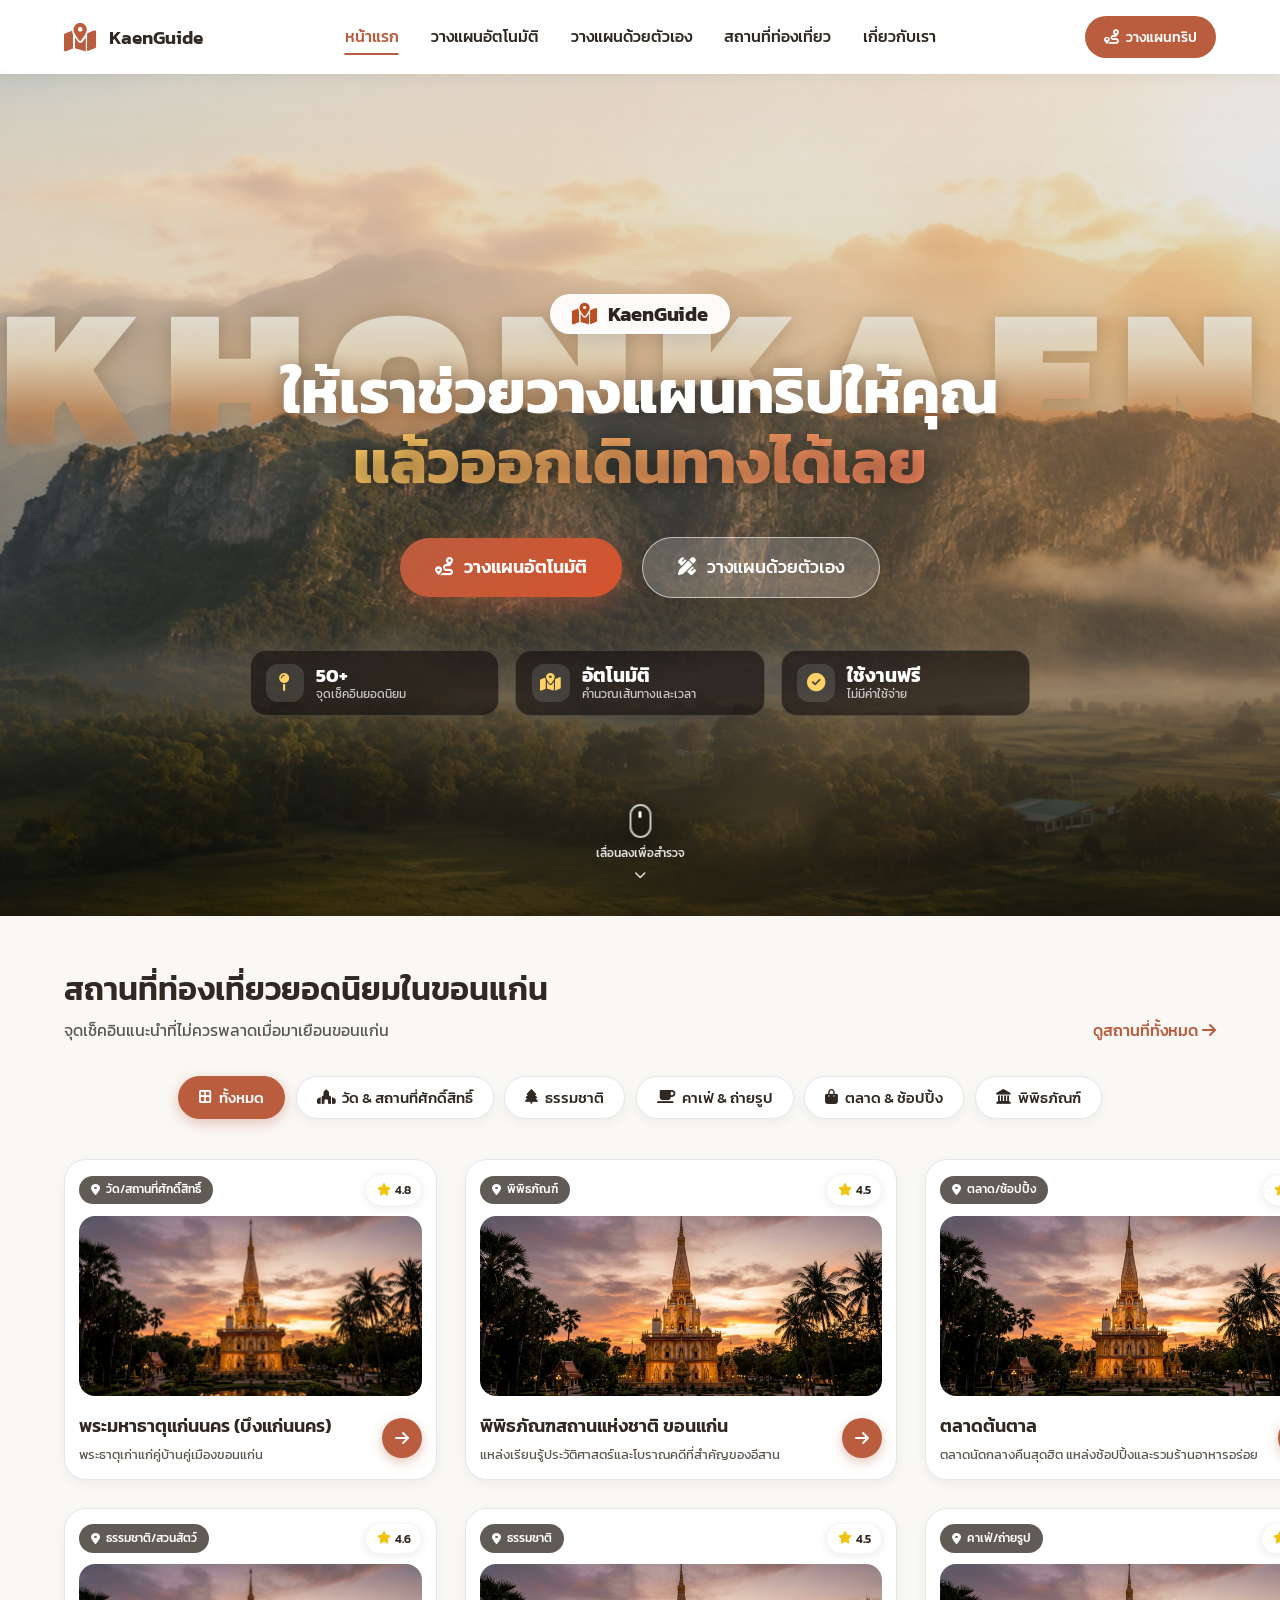
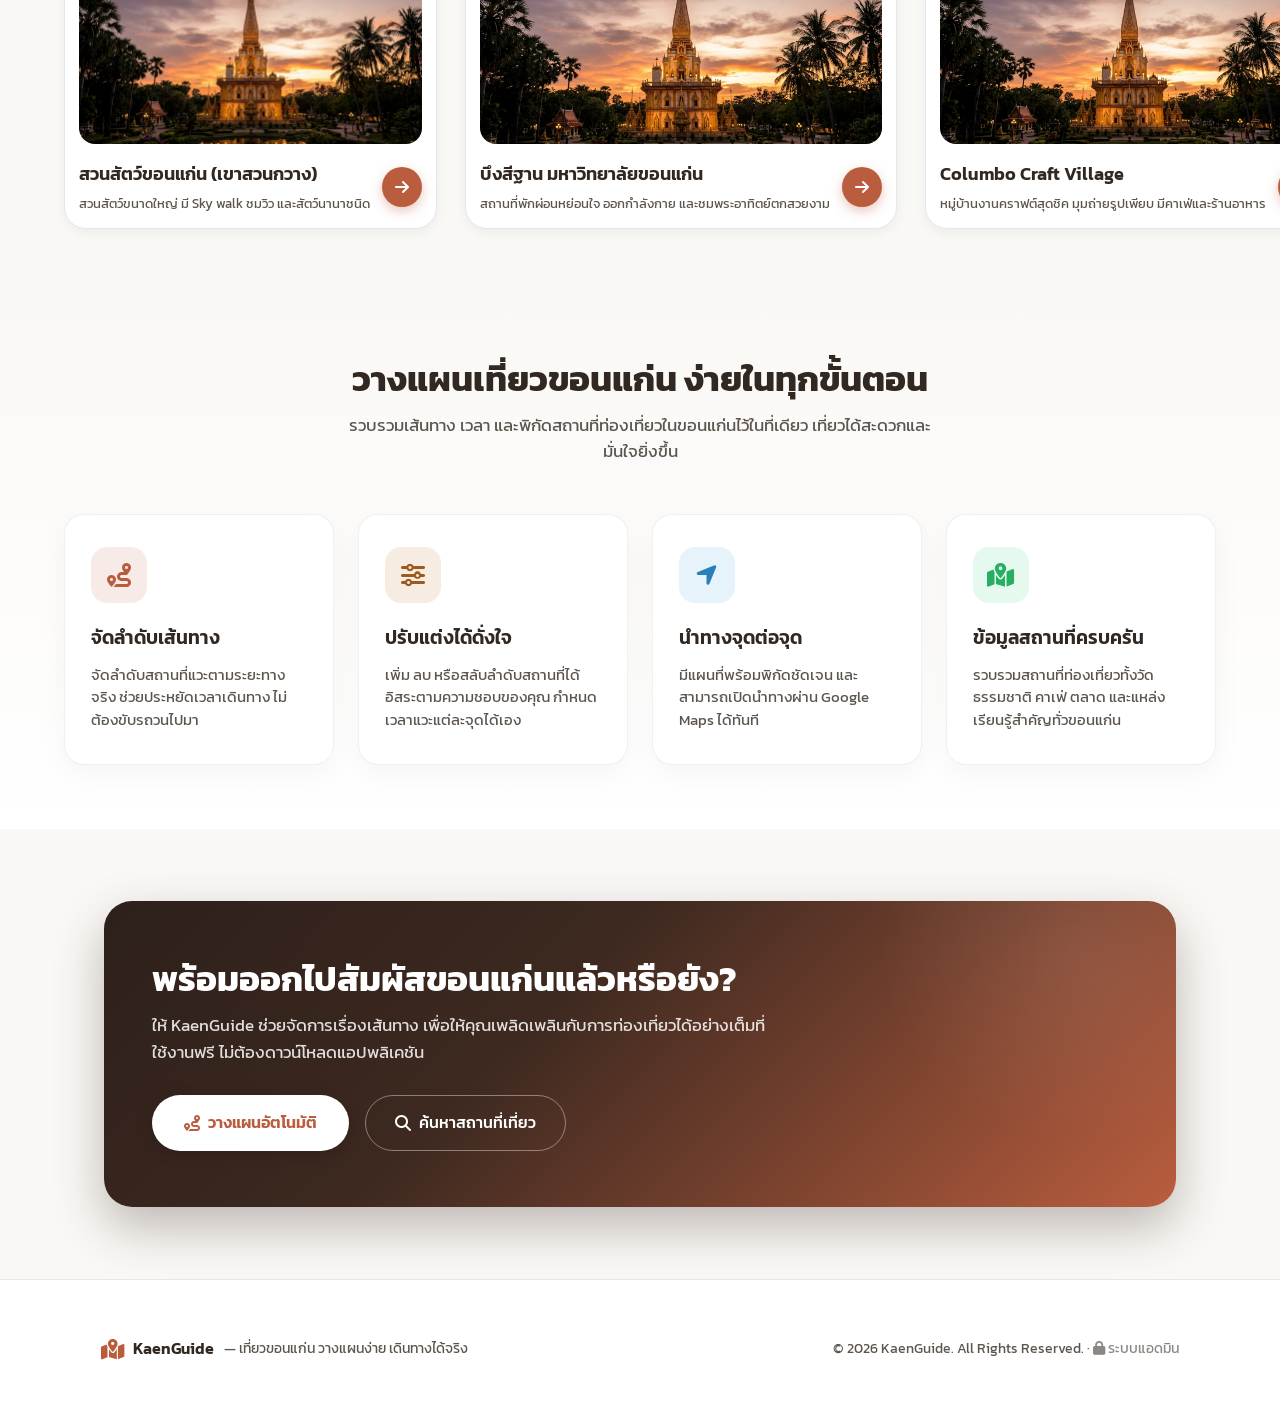
==== commit 6d619867: "fix: bust browser cache for admin.js and data.js" ====
--- a/public/index.html
+++ b/public/index.html
@@ -14,7 +14,7 @@
 </head>
 
 <body class="home-page">
-    <script src="data.js"></script>
+    <script src="data.js?v=3.0"></script>
 
     <!-- Top Reading Progress Indicator -->
     <div class="scroll-progress-bar" id="scrollProgressBar"></div>
